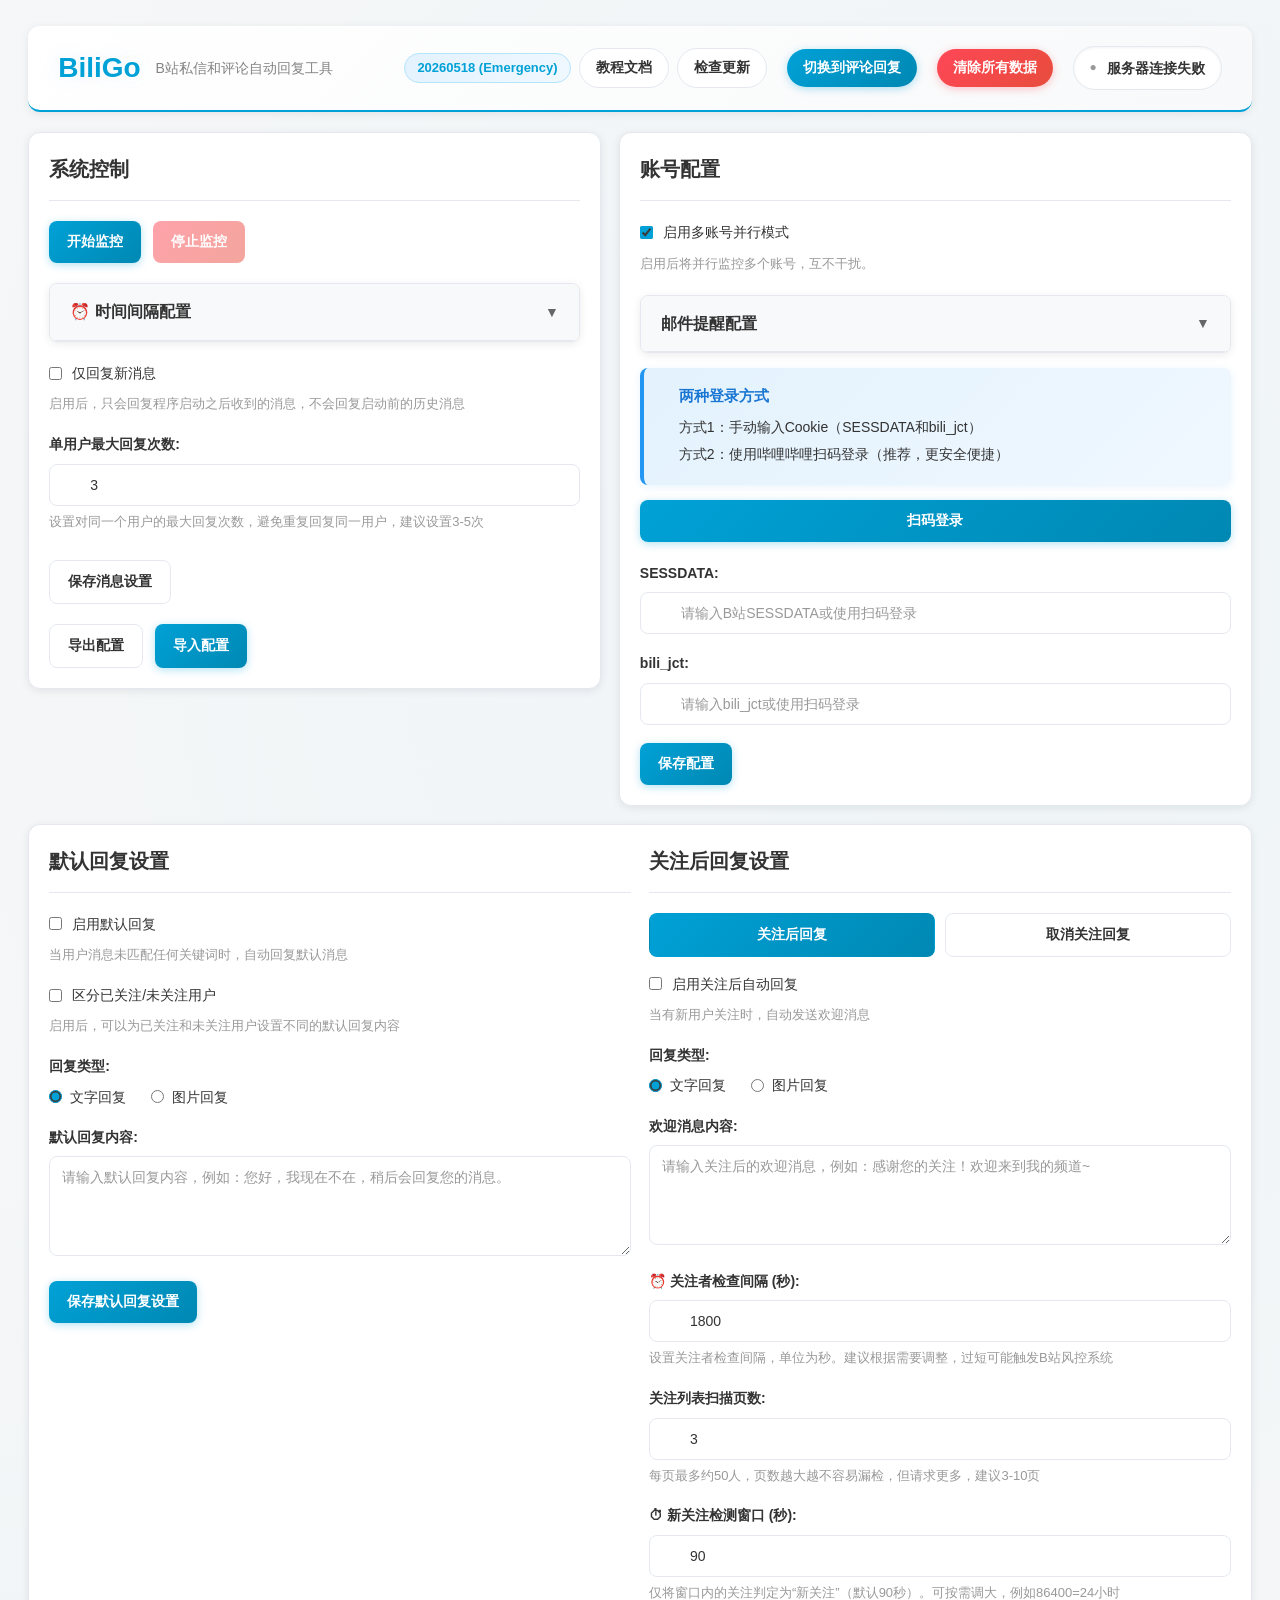
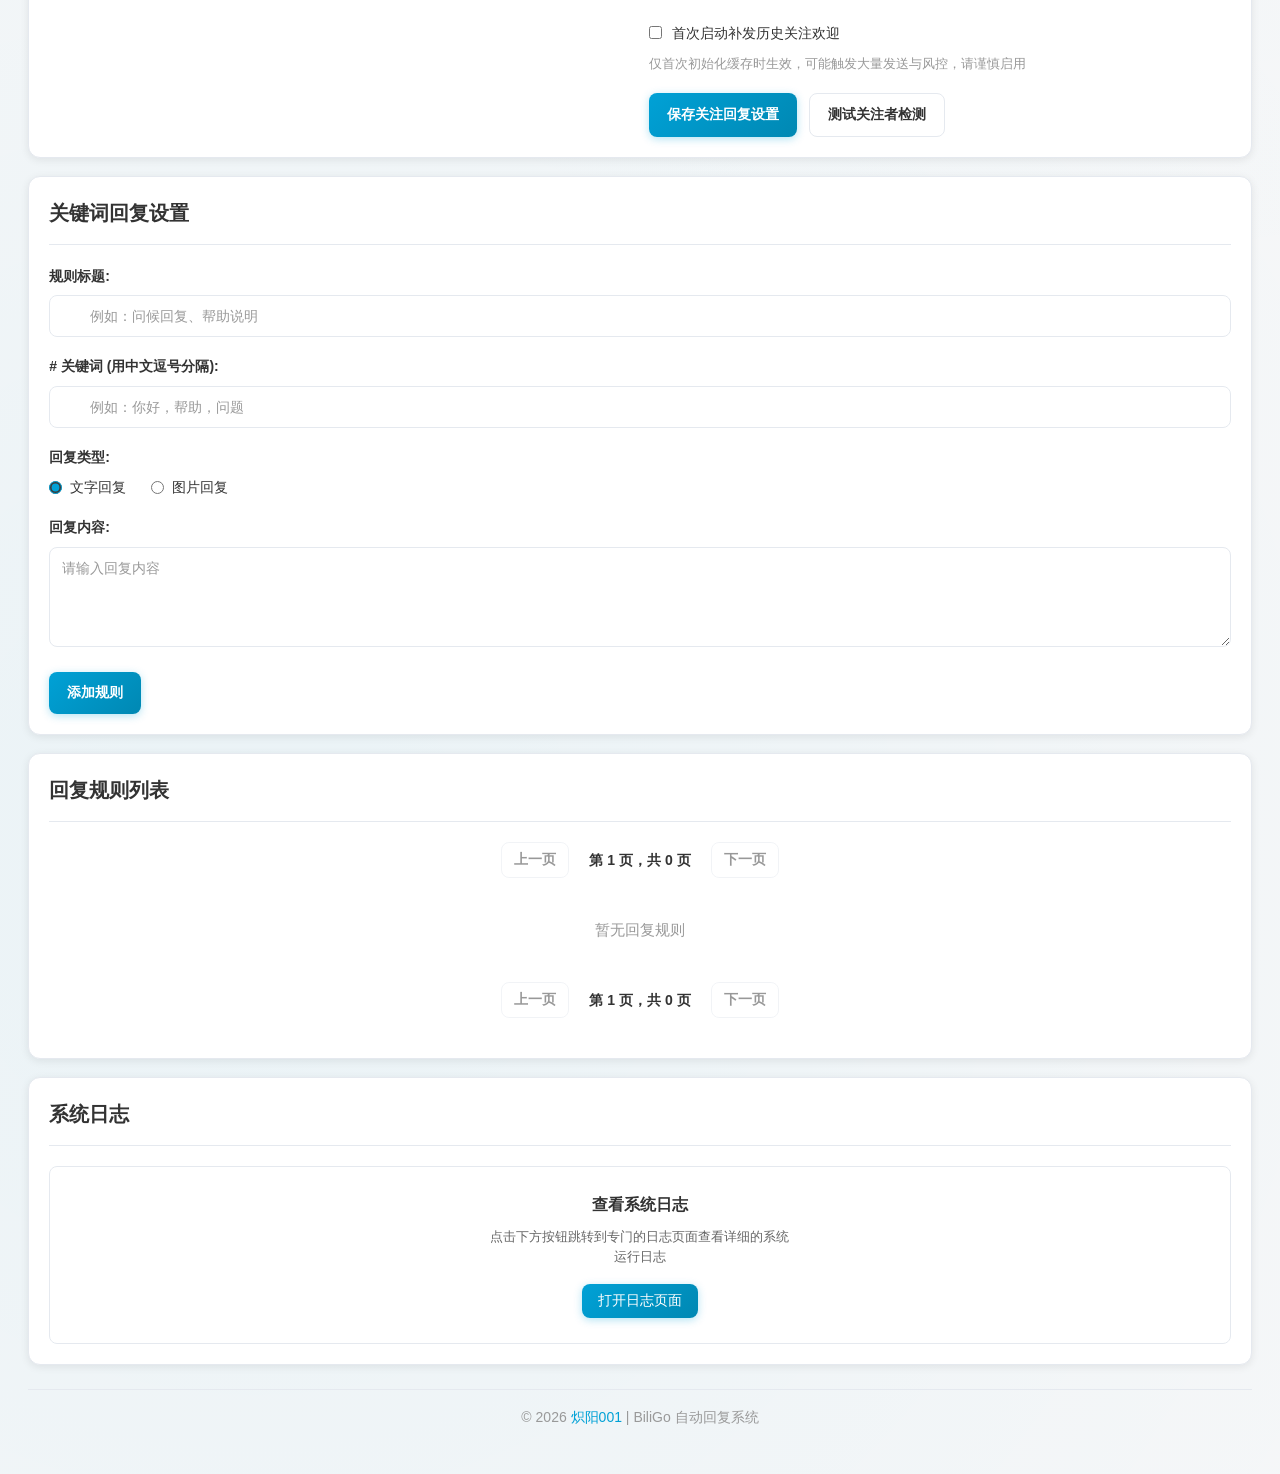
==== index.html @ c546e3b8 "20260518（Emergency）版本更新 BiliGo今天已紧急更新20260518（Emergency）版本，今天大面积出现biligo无法正常回复消息的问题。经最终排查，最终认定为问题在于全" ====
<!DOCTYPE html>
<html lang="zh-CN">
<head>
    <meta charset="UTF-8">
    <meta name="viewport" content="width=device-width, initial-scale=1.0, maximum-scale=1.0, user-scalable=no">
    <meta name="apple-mobile-web-app-capable" content="yes">
    <meta name="apple-mobile-web-app-status-bar-style" content="default">
    <meta name="format-detection" content="telephone=no">
    <title>BiliGo - B站私信和评论自动回复系统</title>
    <link rel="stylesheet" href="style.css">
</head>
<body>
    <!-- 提示消息 -->
    <div id="toast-container"></div>
    
    <div class="container">
        <header>
            <div class="logo">
                <h1>BiliGo</h1>
                <div class="subtitle">B站私信和评论自动回复工具</div>
            </div>
            <div class="header-actions">
                <div style="display: flex; align-items: center; gap: 8px;">
                    <span style="font-size: 13px; color: #00a1d6; font-weight: 600; padding: 4px 12px; background: linear-gradient(135deg, #e3f2fd 0%, #f0f8ff 100%); border-radius: 20px; border: 1px solid #b3e5fc;">20260518 (Emergency)</span>
                    <button class="btn-switch btn-secondary" onclick="openDocsPage()" title="教程文档">
                         教程文档
                    </button>
                    <button class="btn-switch btn-secondary" onclick="checkUpdate()" title="检查更新">
                         检查更新
                    </button>
                </div>
                <button class="btn-switch btn-primary" onclick="switchToCommentMode()">
                     切换到评论回复
                </button>
                <button class="btn-switch btn-danger" onclick="confirmResetAllData()" title="清除所有配置和数据">
                    清除所有数据
                </button>
                <div class="status-indicator">
                    <span class="status-icon">●</span>
                    <span id="status">未启动</span>
                </div>
            </div>
        </header>

        <div class="main-content">
            <section class="control-panel">
                <h2> 系统控制</h2>
                <div class="button-group">
                    <button id="start-btn" class="btn-primary" onclick="startMonitoring()">
                        开始监控
                    </button>
                    <button id="stop-btn" class="btn-danger" onclick="stopMonitoring()" disabled>
                        停止监控
                    </button>
                </div>
                
                <!-- 时间间隔配置 - 可收纳容器 -->
                <div class="collapsible-section" style="margin-top: 20px;">
                    <div class="collapsible-header" onclick="toggleTimingConfig()">
                        <h3>⏰ 时间间隔配置</h3>
                        <span class="toggle-icon" id="timing-toggle-icon">▼</span>
                    </div>
                    
                    <div class="collapsible-content" id="timing-config-content" style="display: none;">
                        <div class="form-row">
                            <label for="message-check-interval">消息监测间隔 (秒):</label>
                            <input type="number" id="message-check-interval" min="0.01" max="5" step="0.01" value="0.05" placeholder="0.05">
                            <p class="help-text">控制检查新消息的频率，越小响应越快，建议0.05秒</p>
                        </div>
                        
                        <div class="form-row">
                            <label for="send-delay-interval">发送等待间隔 (秒):</label>
                            <input type="number" id="send-delay-interval" min="0.1" max="10" step="0.1" value="1.0" placeholder="1.0">
                            <p class="help-text">
                                 两次发送消息之间的等待时间，建议1秒以上避免触发风控
                            </p>
                        </div>
                        
                        <div class="form-row">
                            <label for="auto-restart-interval">自动重启间隔 (秒):</label>
                            <input type="number" id="auto-restart-interval" min="60" max="3600" step="1" value="300" placeholder="300">
                            <p class="help-text">无消息回复时自动重启系统的时间间隔，建议300秒（5分钟）</p>
                        </div>
                        
                        <button class="btn-primary" onclick="saveTimingConfig()">
                             保存时间配置
                        </button>
                    </div>
                </div>
                
                <div class="form-row" style="margin-top: 20px;">
                    <div class="checkbox-wrapper">
                        <input type="checkbox" id="only-reply-new-messages">
                        <label for="only-reply-new-messages">仅回复新消息</label>
                    </div>
                    <p class="help-text">启用后，只会回复程序启动之后收到的消息，不会回复启动前的历史消息</p>
                </div>
                
                <div class="form-row" style="margin-top: 15px;">
                    <label for="max-replies-per-user"> 单用户最大回复次数:</label>
                    <div class="input-wrapper">
                        <input type="number" id="max-replies-per-user" min="1" max="100" value="3" placeholder="3">
                    </div>
                    <p class="help-text">
                        设置对同一个用户的最大回复次数，避免重复回复同一用户，建议设置3-5次
                    </p>
                </div>
                
                <button class="btn-secondary" onclick="saveNewMessageConfig()" style="margin-top: 10px;">
                     保存消息设置
                </button>
                
                <div class="button-group" style="margin-top: 20px;">
                    <button class="btn-secondary" onclick="exportConfig()" title="导出完整配置包">
                         导出配置
                    </button>
                    <button class="btn-primary" onclick="openImportModal()" title="导入完整配置包">
                         导入配置
                    </button>
                </div>
                
            </section>

            <section class="config-panel">
                <h2> 账号配置</h2>
                
                <div class="form-row">
                    <div class="checkbox-wrapper">
                        <input type="checkbox" id="multi-account-mode" onchange="toggleAccountMode()">
                        <label for="multi-account-mode">启用多账号并行模式</label>
                    </div>
                    <p class="help-text">启用后将并行监控多个账号，互不干扰。</p>
                </div>
                
                <!-- 邮件提醒配置区域 -->
                <div class="collapsible-section" style="margin-top: 20px;">
                    <div class="collapsible-header" onclick="toggleEmailConfig()">
                        <h3> 邮件提醒配置</h3>
                        <span class="toggle-icon" id="email-toggle-icon">▼</span>
                    </div>
                    
                    <div class="collapsible-content" id="email-config-content" style="display: none;">
                        <div class="form-row">
                            <div class="checkbox-wrapper">
                                <input type="checkbox" id="email-notification-enabled" onchange="toggleEmailNotification()">
                                <label for="email-notification-enabled">启用邮件提醒</label>
                            </div>
                            <p class="help-text">启用后，系统出现错误或登录失效时会发送邮件通知</p>
                        </div>
                        
                        <div id="email-settings" style="display: none;">
                            <div class="form-row">
                                <label for="sender-email"> 发送邮箱:</label>
                                <div class="input-wrapper">
                                    <input type="email" id="sender-email" placeholder="例如：your_email@qq.com">
                                </div>
                                <p class="help-text">用于发送通知邮件的QQ邮箱地址</p>
                            </div>
                            
                            <div class="form-row">
                                <label for="sender-password"> 邮箱授权码:</label>
                                <div class="input-wrapper">
                                    <input type="password" id="sender-password" placeholder="请输入QQ邮箱授权码">
                                </div>
                                <p class="help-text">
                                     不是QQ密码！请在QQ邮箱设置中生成授权码
                                    <br>
                                    <a href="#" onclick="showEmailSetupGuide()" style="color: #007bff; text-decoration: none;"> 点击查看获取授权码教程</a>
                                </p>
                            </div>
                            
                            <div class="form-row">
                                <label for="receiver-email"> 接收邮箱:</label>
                                <div class="input-wrapper">
                                    <input type="email" id="receiver-email" placeholder="例如：your_email@qq.com">
                                </div>
                                <p class="help-text">接收错误通知的邮箱地址（可以与发送邮箱相同）</p>
                            </div>
                            
                            <div class="form-row">
                                <label for="smtp-server"> SMTP服务器:</label>
                                <div class="input-wrapper">
                                    <input type="text" id="smtp-server" value="smtp.qq.com" readonly>
                                </div>
                                <p class="help-text">QQ邮箱SMTP服务器地址（已预设）</p>
                            </div>
                            
                            <div class="form-row">
                                <label for="smtp-port"> SMTP端口:</label>
                                <div class="input-wrapper">
                                    <input type="number" id="smtp-port" value="587" readonly>
                                </div>
                                <p class="help-text">QQ邮箱SMTP端口（已预设）</p>
                            </div>
                            
                            <div class="button-group">
                                <button class="btn-primary" onclick="saveEmailConfig()">
                                     保存邮件配置
                                </button>
                                <button class="btn-secondary" onclick="testEmailNotification()">
                                     发送测试邮件
                                </button>
                            </div>
                        </div>
                    </div>
                </div>
                
                <!-- 单账号配置区域 -->
                <div id="single-account-config" style="margin-top: 15px;">
                    <div class="info-banner" style="margin-bottom: 15px;">
                        <div class="info-banner-icon"></div>
                        <div class="info-banner-content">
                            <strong>两种登录方式</strong>
                            <p>方式1：手动输入Cookie（SESSDATA和bili_jct）</p>
                            <p>方式2：使用哔哩哔哩扫码登录（推荐，更安全便捷）</p>
                        </div>
                    </div>
                    
                    <div style="margin-bottom: 20px;">
                        <button class="btn-primary" onclick="showQRCodeLogin()" style="width: 100%;">
                             扫码登录
                        </button>
                    </div>
                    
                    <!-- Cookie输入区域 - 始终显示 -->
                    <div class="form-row">
                        <label for="sessdata"> SESSDATA:</label>
                        <div class="input-wrapper">
                            <input type="password" id="sessdata" placeholder="请输入B站SESSDATA或使用扫码登录">
                        </div>
                    </div>
                    <div class="form-row">
                        <label for="bili_jct"> bili_jct:</label>
                        <div class="input-wrapper">
                            <input type="password" id="bili_jct" placeholder="请输入bili_jct或使用扫码登录">
                        </div>
                    </div>
                    <button class="btn-primary" onclick="saveConfig()">
                         保存配置
                    </button>
                </div>

                <div id="multi-account-config" style="margin-top: 15px; display: none;">
                    <div class="form-row">
                        <label>账号列表:</label>
                        <div id="accounts-list">
                            <p class="help-text">暂无账号，点击下方按钮添加</p>
                        </div>
                    </div>
                    <div class="button-group">
                        <button class="btn-primary" onclick="openAddAccountModal()">添加账号</button>
                        <button class="btn-secondary" onclick="loadAccounts()">刷新账号列表</button>
                    </div>
                </div>
            </section>

            <section class="reply-settings-container">
                <div class="reply-settings-row">
                    <div class="default-reply-panel half-width">
                        <h2> 默认回复设置</h2>
                        <div class="form-row">
                            <div class="checkbox-wrapper">
                                <input type="checkbox" id="default-reply-enabled">
                                <label for="default-reply-enabled">启用默认回复</label>
                            </div>
                            <p class="help-text">当用户消息未匹配任何关键词时，自动回复默认消息</p>
                        </div>
                        
                        <div class="form-row">
                            <div class="checkbox-wrapper">
                                <input type="checkbox" id="separate-reply-by-follow" onchange="toggleSeparateReply()">
                                <label for="separate-reply-by-follow">区分已关注/未关注用户</label>
                            </div>
                            <p class="help-text">启用后，可以为已关注和未关注用户设置不同的默认回复内容</p>
                        </div>
                        
                        <!-- 统一默认回复（不区分用户类型） -->
                        <div id="unified-reply-section">
                            <div class="form-row">
                                <label>回复类型:</label>
                                <div class="radio-group">
                                    <div class="radio-wrapper">
                                        <input type="radio" id="default-reply-text" name="default-reply-type" value="text" checked>
                                        <label for="default-reply-text">文字回复</label>
                                    </div>
                                    <div class="radio-wrapper">
                                        <input type="radio" id="default-reply-image" name="default-reply-type" value="image">
                                        <label for="default-reply-image">图片回复</label>
                                    </div>
                                </div>
                            </div>
                            
                            <div id="default-text-content" class="form-row">
                                <label for="default-reply-message">默认回复内容:</label>
                                <textarea id="default-reply-message" placeholder="请输入默认回复内容，例如：您好，我现在不在，稍后会回复您的消息。"></textarea>
                            </div>
                            
                            <div id="default-image-content" class="form-row" style="display: none;">
                                <label for="default-reply-image-path">选择图片:</label>
                                <div class="image-selector">
                                    <input type="text" id="default-reply-image-path" placeholder="请选择图片文件" readonly>
                                    <button type="button" class="btn-secondary" onclick="openImageBrowser('default')">
                                         选择图片
                                    </button>
                                </div>
                                <div id="default-image-preview" class="image-preview" style="display: none;"></div>
                            </div>
                        </div>
                        
                        <!-- 区分用户类型的回复 -->
                        <div id="separate-reply-section" style="display: none;">
                            <h3 style="margin-top: 15px; color: #28a745;"> 已关注用户回复</h3>
                            <div class="form-row">
                                <label>回复类型:</label>
                                <div class="radio-group">
                                    <div class="radio-wrapper">
                                        <input type="radio" id="followed-reply-text" name="followed-reply-type" value="text" checked>
                                        <label for="followed-reply-text">文字回复</label>
                                    </div>
                                    <div class="radio-wrapper">
                                        <input type="radio" id="followed-reply-image" name="followed-reply-type" value="image">
                                        <label for="followed-reply-image">图片回复</label>
                                    </div>
                                </div>
                            </div>
                            
                            <div id="followed-text-content" class="form-row">
                                <label for="followed-reply-message">回复内容:</label>
                                <textarea id="followed-reply-message" placeholder="例如：您好，感谢您的关注！我现在不在，稍后会回复您的消息。"></textarea>
                            </div>
                            
                            <div id="followed-image-content" class="form-row" style="display: none;">
                                <label for="followed-reply-image-path">选择图片:</label>
                                <div class="image-selector">
                                    <input type="text" id="followed-reply-image-path" placeholder="请选择图片文件" readonly>
                                    <button type="button" class="btn-secondary" onclick="openImageBrowser('followed')">
                                         选择图片
                                    </button>
                                </div>
                                <div id="followed-image-preview" class="image-preview" style="display: none;"></div>
                            </div>
                            
                            <h3 style="margin-top: 20px; color: #6c757d;"> 未关注用户回复</h3>
                            <div class="form-row">
                                <label>回复类型:</label>
                                <div class="radio-group">
                                    <div class="radio-wrapper">
                                        <input type="radio" id="unfollowed-reply-text" name="unfollowed-reply-type" value="text" checked>
                                        <label for="unfollowed-reply-text">文字回复</label>
                                    </div>
                                    <div class="radio-wrapper">
                                        <input type="radio" id="unfollowed-reply-image" name="unfollowed-reply-type" value="image">
                                        <label for="unfollowed-reply-image">图片回复</label>
                                    </div>
                                </div>
                            </div>
                            
                            <div id="unfollowed-text-content" class="form-row">
                                <label for="unfollowed-reply-message">回复内容:</label>
                                <textarea id="unfollowed-reply-message" placeholder="例如：您好，我现在不在，稍后会回复您的消息。"></textarea>
                            </div>
                            
                            <div id="unfollowed-image-content" class="form-row" style="display: none;">
                                <label for="unfollowed-reply-image-path">选择图片:</label>
                                <div class="image-selector">
                                    <input type="text" id="unfollowed-reply-image-path" placeholder="请选择图片文件" readonly>
                                    <button type="button" class="btn-secondary" onclick="openImageBrowser('unfollowed')">
                                         选择图片
                                    </button>
                                </div>
                                <div id="unfollowed-image-preview" class="image-preview" style="display: none;"></div>
                            </div>
                        </div>
                        
                        <button class="btn-primary" onclick="saveDefaultReply()">
                             保存默认回复设置
                        </button>
                    </div>

                    <div class="follow-reply-panel half-width">
                        <h2> 关注后回复设置</h2>
                        <div class="reply-mode-switch">
                            <button id="follow-mode-btn" type="button" class="btn-secondary active" onclick="toggleFollowReplyMode('follow')">关注后回复</button>
                            <button id="unfollow-mode-btn" type="button" class="btn-secondary" onclick="toggleFollowReplyMode('unfollow')">取消关注回复</button>
                        </div>

                        <div id="follow-reply-config-panel">
                        <div class="form-row">
                            <div class="checkbox-wrapper">
                                <input type="checkbox" id="follow-reply-enabled">
                                <label for="follow-reply-enabled">启用关注后自动回复</label>
                            </div>
                            <p class="help-text">当有新用户关注时，自动发送欢迎消息</p>
                        </div>
                        
                        <div class="form-row">
                            <label>回复类型:</label>
                            <div class="radio-group">
                                <div class="radio-wrapper">
                                    <input type="radio" id="follow-reply-text" name="follow-reply-type" value="text" checked>
                                    <label for="follow-reply-text">文字回复</label>
                                </div>
                                <div class="radio-wrapper">
                                    <input type="radio" id="follow-reply-image" name="follow-reply-type" value="image">
                                    <label for="follow-reply-image">图片回复</label>
                                </div>
                            </div>
                        </div>
                        
                        <div id="follow-text-content" class="form-row">
                            <label for="follow-reply-message">欢迎消息内容:</label>
                            <textarea id="follow-reply-message" placeholder="请输入关注后的欢迎消息，例如：感谢您的关注！欢迎来到我的频道~"></textarea>
                        </div>
                        
                        <div id="follow-image-content" class="form-row" style="display: none;">
                            <label for="follow-reply-image-path">选择图片:</label>
                            <div class="image-selector">
                                <input type="text" id="follow-reply-image-path" placeholder="请选择图片文件" readonly>
                                <button type="button" class="btn-secondary" onclick="openImageBrowser('follow')">
                                     选择图片
                                </button>
                            </div>
                            <div id="follow-image-preview" class="image-preview" style="display: none;"></div>
                        </div>
                        
                        <div class="form-row">
                            <label for="follow-check-interval">⏰ 关注者检查间隔 (秒):</label>
                            <div class="input-wrapper">
                                <input type="number" id="follow-check-interval" min="1" max="3600" step="1" value="1800" placeholder="1800">
                            </div>
                            <p class="help-text">
                                 设置关注者检查间隔，单位为秒。建议根据需要调整，过短可能触发B站风控系统
                            </p>
                        </div>

                        <div class="form-row">
                            <label for="follow-scan-pages"> 关注列表扫描页数:</label>
                            <div class="input-wrapper">
                                <input type="number" id="follow-scan-pages" min="1" max="50" step="1" value="3" placeholder="3">
                            </div>
                            <p class="help-text">
                                每页最多约50人，页数越大越不容易漏检，但请求更多，建议3-10页
                            </p>
                        </div>

                        <div class="form-row">
                            <label for="follow-new-window-seconds">⏱ 新关注检测窗口 (秒):</label>
                            <div class="input-wrapper">
                                <input type="number" id="follow-new-window-seconds" min="30" max="2592000" step="1" value="90" placeholder="90">
                            </div>
                            <p class="help-text">
                                仅将窗口内的关注判定为“新关注”（默认90秒）。可按需调大，例如86400=24小时
                            </p>
                        </div>

                        <div class="form-row">
                            <div class="checkbox-wrapper">
                                <input type="checkbox" id="follow-backfill-on-first-run">
                                <label for="follow-backfill-on-first-run">首次启动补发历史关注欢迎</label>
                            </div>
                            <p class="help-text">
                                仅首次初始化缓存时生效，可能触发大量发送与风控，请谨慎启用
                            </p>
                        </div>
                        
                        <div class="button-group">
                            <button class="btn-primary" onclick="saveFollowReply()">
                                 保存关注回复设置
                            </button>
                            <button class="btn-secondary" onclick="testFollowDetection()">
                                 测试关注者检测
                            </button>
                        </div>
                        </div>

                        <div id="unfollow-reply-config-panel" style="display: none;">
                            <div class="form-row">
                                <div class="checkbox-wrapper">
                                    <input type="checkbox" id="unfollow-reply-enabled">
                                    <label for="unfollow-reply-enabled">启用取消关注自动回复</label>
                                </div>
                            </div>

                            <div class="form-row">
                                <label>回复类型:</label>
                                <div class="radio-group">
                                    <div class="radio-wrapper">
                                        <input type="radio" id="unfollow-reply-text" name="unfollow-reply-type" value="text" checked>
                                        <label for="unfollow-reply-text">文字回复</label>
                                    </div>
                                    <div class="radio-wrapper">
                                        <input type="radio" id="unfollow-reply-image" name="unfollow-reply-type" value="image">
                                        <label for="unfollow-reply-image">图片回复</label>
                                    </div>
                                </div>
                            </div>

                            <div id="unfollow-text-content" class="form-row">
                                <label for="unfollow-reply-message">告别消息:</label>
                                <textarea id="unfollow-reply-message" placeholder="很遗憾看到您取消了关注，希望我们还有机会再见！"></textarea>
                            </div>

                            <div id="unfollow-image-content" class="form-row" style="display: none;">
                                <label for="unfollow-reply-image-path">选择图片:</label>
                                <div class="image-selector">
                                    <input type="text" id="unfollow-reply-image-path" placeholder="请选择图片文件" readonly>
                                    <button type="button" class="btn-secondary" onclick="openImageBrowser('unfollow')">
                                         选择图片
                                    </button>
                                </div>
                                <div id="unfollow-image-preview" class="image-preview" style="display: none;"></div>
                            </div>

                            <button class="btn-primary" onclick="saveUnfollowReplyConfig()">
                                 保存取消关注回复设置
                            </button>
                        </div>
                    </div>
                </div>
            </section>

            <section class="unfollow-keyword-container">
                <div class="unfollow-keyword-row">
                    <!-- 关键词回复设置 -->
                    <div class="keyword-panel">
                        <h2> 关键词回复设置</h2>
                        <div class="form-row">
                            <label for="rule-title"> 规则标题:</label>
                            <div class="input-wrapper">
                                <input type="text" id="rule-title" placeholder="例如：问候回复、帮助说明">
                            </div>
                        </div>
                        <div class="form-row">
                            <label for="keywords"># 关键词 (用中文逗号分隔):</label>
                            <div class="input-wrapper">
                                <input type="text" id="keywords" placeholder="例如：你好，帮助，问题">
                            </div>
                        </div>
                        
                        <div class="form-row">
                            <label>回复类型:</label>
                            <div class="radio-group">
                                <div class="radio-wrapper">
                                    <input type="radio" id="rule-reply-text" name="rule-reply-type" value="text" checked>
                                    <label for="rule-reply-text">文字回复</label>
                                </div>
                                <div class="radio-wrapper">
                                    <input type="radio" id="rule-reply-image" name="rule-reply-type" value="image">
                                    <label for="rule-reply-image">图片回复</label>
                                </div>
                            </div>
                        </div>
                        
                        <div id="rule-text-content" class="form-row">
                            <label for="reply">回复内容:</label>
                            <textarea id="reply" placeholder="请输入回复内容"></textarea>
                        </div>
                        
                        <div id="rule-image-content" class="form-row" style="display: none;">
                            <label for="rule-reply-image-path">选择图片:</label>
                            <div class="image-selector">
                                <input type="text" id="rule-reply-image-path" placeholder="请选择图片文件" readonly>
                                <button type="button" class="btn-secondary" onclick="openImageBrowser('rule')">
                                     选择图片
                                </button>
                            </div>
                            <div id="rule-image-preview" class="image-preview" style="display: none;"></div>
                        </div>
                        
                        <button class="btn-primary" onclick="addRule()">
                             添加规则
                        </button>
                    </div>
                </div>
            </section>

            <section class="rules-panel">
                <div class="rules-header">
                    <h2> 回复规则列表</h2>
                    <div class="rules-actions">
                    </div>
                </div>
                <div class="pagination">
                    <button id="prev-page" class="btn-icon" onclick="changePage(-1)" disabled>
                        上一页
                    </button>
                    <span id="page-info">第 1 页，共 1 页</span>
                    <button id="next-page" class="btn-icon" onclick="changePage(1)" disabled>
                        下一页
                    </button>
                </div>
                <div id="rules-list" class="rules-list"></div>
                <div class="pagination">
                    <button id="prev-page-bottom" class="btn-icon" onclick="changePage(-1)" disabled>
                        上一页
                    </button>
                    <span id="page-info-bottom">第 1 页，共 1 页</span>
                    <button id="next-page-bottom" class="btn-icon" onclick="changePage(1)" disabled>
                        下一页
                    </button>
                </div>
            </section>

            <section class="log-panel">
                <h2> 系统日志</h2>
                <div class="log-redirect">
                    <div class="log-redirect-content">
                        <h3> 查看系统日志</h3>
                        <p>点击下方按钮跳转到专门的日志页面查看详细的系统运行日志</p>
                        <button class="btn-primary" onclick="goToLogsPage()">
                            
                            打开日志页面
                        </button>
                    </div>
                </div>
            </section>
        </div>

        <footer>
            <p>© 2026 <a href="https://space.bilibili.com/404891612" target="_blank">炽阳001</a> | BiliGo 自动回复系统</p>
        </footer>
    </div>

    <!-- 图片浏览器模态框 -->
    <div id="image-browser-modal" class="modal">
        <div class="modal-content image-browser-content">
            <div class="modal-header">
                <h3> 选择图片</h3>
                <button class="close-btn" onclick="closeImageBrowser()">
                    
                </button>
            </div>
            <div class="modal-body">
                <div class="browser-toolbar">
                    <div class="current-path">
                        <span id="current-path-text"> 加载中...</span>
                    </div>
                    <div class="quick-nav">
                        <button class="btn-secondary btn-sm" onclick="goToHomeDirectory()">
                             主目录
                        </button>
                    </div>
                </div>
                <div id="file-list" class="file-list">
                    <div class="loading">
                         加载中...
                    </div>
                </div>
            </div>
            <div class="modal-footer">
                <button class="btn-secondary" onclick="closeImageBrowser()">
                     取消
                </button>
            </div>
        </div>
    </div>

    <!-- 导入关键词规则模态框 -->
    <div id="import-modal" class="modal">
        <div class="modal-content">
            <div class="modal-header">
                <h3> 导入配置包</h3>
                <button class="close-btn" onclick="closeImportModal()">
                    
                </button>
            </div>
            <div class="modal-body">
                <div class="form-row">
                    <label>选择JSON文件:</label>
                    <div class="file-upload-area" id="file-upload-area">
                        <input type="file" id="keywords-file" accept=".json" style="display: none;" onchange="handleFileSelect(event)">
                        <div class="upload-placeholder" onclick="document.getElementById('keywords-file').click()">
                            
                            <p>点击选择文件或拖拽文件到此处</p>
                            <small>支持 .json 格式，文件大小不超过1MB</small>
                        </div>
                    </div>
                </div>
                
                <div id="file-info" class="file-info" style="display: none;">
                    <div class="file-details">
                        <div class="file-text">
                            <strong id="file-name"> </strong>
                            <small id="file-size"></small>
                        </div>
                        <button class="btn-icon" onclick="clearSelectedFile()" title="清除选择">
                            
                        </button>
                    </div>
                </div>
                
                <div id="validation-result" class="validation-result" style="display: none;">
                    <div class="validation-header">
                        <span> 文件验证结果</span>
                    </div>
                    <div class="validation-details">
                        <p><strong>总规则数:</strong> <span id="total-rules">0</span></p>
                        <p><strong>有效规则:</strong> <span id="valid-rules" class="text-success">0</span></p>
                        <p><strong>无效规则:</strong> <span id="invalid-rules" class="text-warning">0</span></p>
                    </div>
                    <div id="sample-rules" class="sample-rules">
                        <h4>规则预览:</h4>
                        <div id="sample-rules-list"></div>
                    </div>
                </div>
                
                <div class="form-row" id="import-options" style="display: none;">
                    <label>导入模式:</label>
                    <div class="radio-group">
                        <div class="radio-wrapper">
                            <input type="radio" id="import-replace" name="import-mode" value="replace" checked>
                            <label for="import-replace">替换现有规则</label>
                        </div>
                        <div class="radio-wrapper">
                            <input type="radio" id="import-append" name="import-mode" value="append">
                            <label for="import-append">追加到现有规则</label>
                        </div>
                    </div>
                    <p class="help-text">替换模式会清空现有规则，追加模式会保留现有规则并添加新规则</p>
                </div>
            </div>
            <div class="modal-footer">
                <button id="import-btn" class="btn-primary" onclick="importConfig()" disabled>
                     导入
                </button>
                <button class="btn-secondary" onclick="closeImportModal()">
                     取消
                </button>
            </div>
        </div>
    </div>

    <!-- 编辑规则模态框 -->
    <div id="edit-modal" class="modal">
        <div class="modal-content">
            <div class="modal-header">
                <h3> 编辑规则</h3>
                <button class="close-btn" onclick="closeEditModal()">
                    
                </button>
            </div>
            <div class="modal-body">
                <div class="form-row">
                    <label for="edit-rule-title"> 规则标题:</label>
                    <div class="input-wrapper">
                        <input type="text" id="edit-rule-title" placeholder="例如：问候回复、帮助说明">
                    </div>
                </div>
                <div class="form-row">
                    <label for="edit-keywords"># 关键词 (用中文逗号分隔):</label>
                    <div class="input-wrapper">
                        <input type="text" id="edit-keywords" placeholder="例如：你好，帮助，问题">
                    </div>
                </div>
                
                <div class="form-row">
                    <label>回复类型:</label>
                    <div class="radio-group">
                        <div class="radio-wrapper">
                            <input type="radio" id="edit-reply-text" name="edit-reply-type" value="text" checked>
                            <label for="edit-reply-text">文字回复</label>
                        </div>
                        <div class="radio-wrapper">
                            <input type="radio" id="edit-reply-image" name="edit-reply-type" value="image">
                            <label for="edit-reply-image">图片回复</label>
                        </div>
                    </div>
                </div>
                
                <div id="edit-text-content" class="form-row">
                    <label for="edit-reply">回复内容:</label>
                    <textarea id="edit-reply" placeholder="请输入回复内容"></textarea>
                </div>
                
                <div id="edit-image-content" class="form-row" style="display: none;">
                    <label for="edit-reply-image-path">选择图片:</label>
                    <div class="image-selector">
                        <input type="text" id="edit-reply-image-path" placeholder="请选择图片文件" readonly>
                        <button type="button" class="btn-secondary" onclick="openImageBrowser('edit')">
                             选择图片
                        </button>
                    </div>
                    <div id="edit-image-preview" class="image-preview" style="display: none;"></div>
                </div>
            </div>
            <div class="modal-footer">
                <button class="btn-primary" onclick="saveEditRule()">
                     保存
                </button>
                <button class="btn-secondary" onclick="closeEditModal()">
                     取消
                </button>
            </div>
        </div>
    </div>

    <!-- 邮箱设置教程模态框 -->
    <div id="email-setup-modal" class="modal">
        <div class="modal-content">
            <div class="modal-header">
                <h3> QQ邮箱授权码获取教程</h3>
                <button class="close-btn" onclick="closeEmailSetupGuide()">
                    
                </button>
            </div>
            <div class="modal-body">
                <div class="tutorial-step">
                    <h4> 第一步：登录QQ邮箱</h4>
                    <p>在浏览器中打开 <a href="https://mail.qq.com" target="_blank" style="color: #007bff;">https://mail.qq.com</a> 并登录您的QQ邮箱</p>
                </div>
                
                <div class="tutorial-step">
                    <h4> 第二步：进入设置页面</h4>
                    <p>点击邮箱页面右上角的 <strong>设置</strong> 按钮</p>
                </div>
                
                <div class="tutorial-step">
                    <h4> 第三步：找到账号与安全</h4>
                    <p>在设置页面中，点击 <strong>账号与安全</strong> 选项</p>
                </div>
                
                <div class="tutorial-step">
                    <h4> 第四步：进入安全设置</h4>
                    <p>在账号与安全页面中，找到并点击 <strong>安全设置</strong></p>
                </div>
                
                <div class="tutorial-step">
                    <h4> 第五步：开启SMTP服务</h4>
                    <p>找到 <strong>POP3/IMAP/SMTP/Exchange/CardDAV 服务</strong> 选项</p>
                    <p>开启 <strong>IMAP/SMTP服务</strong> 或 <strong>POP3/SMTP服务</strong></p>
                </div>
                
                <div class="tutorial-step">
                    <h4> 第六步：生成授权码</h4>
                    <p>点击 <strong>生成授权码</strong> 按钮</p>
                    <p>按照提示完成手机验证</p>
                    <p> <strong>重要：</strong>生成的授权码就是您需要填入的"邮箱授权码"，不是您的QQ密码！</p>
                </div>
                
                <div class="tutorial-step">
                    <h4> 第七步：复制授权码</h4>
                    <p>复制生成的授权码（通常是16位字符）</p>
                    <p>将授权码粘贴到本页面的"邮箱授权码"输入框中</p>
                </div>
                
                <div class="tutorial-note">
                    <h4> 注意事项：</h4>
                    <ul>
                        <li>授权码不是QQ密码，是专门用于第三方应用登录的密码</li>
                        <li>授权码生成后请妥善保管，遗失需要重新生成</li>
                        <li>建议发送邮箱和接收邮箱使用同一个QQ邮箱</li>
                        <li>如果无法生成授权码，请确保已开启邮箱的SMTP服务</li>
                    </ul>
                </div>
            </div>
            <div class="modal-footer">
                <button class="btn-primary" onclick="closeEmailSetupGuide()">
                     我知道了
                </button>
            </div>
        </div>
    </div>

    <!-- 清除数据确认模态框 -->
    <div id="reset-confirm-modal" class="modal">
        <div class="modal-content" style="max-width: 500px;">
            <div class="modal-header" style="background: #fff3cd; border-bottom: 2px solid #ffc107;">
                <h3 style="color: #856404;"> 确认清除所有数据</h3>
                <button class="close-btn" onclick="closeResetConfirmModal()">
                    
                </button>
            </div>
            <div class="modal-body">
                <div style="background: #fff3cd; padding: 15px; border-radius: 5px; margin-bottom: 20px; border-left: 4px solid #ffc107;">
                    <p style="margin: 0; color: #856404; font-weight: 600;">此操作将清除以下所有数据：</p>
                </div>
                
                <ul style="margin: 15px 0; padding-left: 25px; line-height: 2;">
                    <li>B站账号登录配置（SESSDATA、bili_jct）</li>
                    <li>所有私信回复规则</li>
                    <li>所有评论回复规则</li>
                    <li>默认回复设置</li>
                    <li>关注者欢迎设置</li>
                    <li>邮件提醒配置</li>
                    <li>时间间隔配置</li>
                    <li>用户回复统计数据</li>
                </ul>
                
                <div style="background: #f8d7da; padding: 15px; border-radius: 5px; margin-top: 20px; border-left: 4px solid #dc3545;">
                    <p style="margin: 0; color: #721c24; font-weight: 600;"> 此操作不可撤销！</p>
                    <p style="margin: 8px 0 0 0; color: #721c24;">建议在清除前先导出配置备份。</p>
                </div>
                
                <div style="margin-top: 20px; padding: 15px; background: #e7f3ff; border-radius: 5px;">
                    <p style="margin: 0; color: #004085; font-size: 14px;">
                        <strong>提示：</strong>如果只是想重新配置，建议直接修改相应设置，无需清除所有数据。
                    </p>
                </div>
            </div>
            <div class="modal-footer">
                <button class="btn-secondary" onclick="closeResetConfirmModal()">
                     取消
                </button>
                <button class="btn-danger" onclick="executeResetAllData()">
                     确认清除
                </button>
            </div>
        </div>
    </div>

    <!-- 扫码登录模态框 -->
    <div id="qrcode-login-modal" class="modal">
        <div class="modal-content" style="max-width: 450px;">
            <div class="modal-header">
                <h3> 哔哩哔哩扫码登录</h3>
                <button class="close-btn" onclick="closeQRCodeLoginModal()">
                    
                </button>
            </div>
            <div class="modal-body" style="text-align: center; padding: 30px;">
                <div id="qrcode-container" style="margin: 20px auto;">
                    <div id="qrcode-loading" style="display: none;">
                        <div class="qrcode-loading-dots" aria-hidden="true">
                            <span></span>
                            <span></span>
                            <span></span>
                        </div>
                        <p style="color: #666;">正在生成二维码...</p>
                    </div>
                    <div id="qrcode-display" style="display: none;">
                        <div id="qrcode-image" style="margin: 0 auto; max-width: 280px;"></div>
                        <div id="qrcode-status" style="margin-top: 20px; font-size: 16px; color: #666;">
                            <p> 请使用哔哩哔哩APP扫描二维码</p>
                        </div>
                    </div>
                    <div id="qrcode-error" style="display: none; color: #dc3545;">
                        <div style="font-size: 48px; margin-bottom: 15px;"></div>
                        <p id="qrcode-error-message"></p>
                        <div style="margin-top: 20px; padding: 15px; background: #fff3cd; border-radius: 8px; border: 1px solid #ffc107; text-align: left;">
                            <p style="margin: 0 0 10px 0; font-weight: 600; color: #856404;"> 备用方案：</p>
                            <p style="margin: 0; color: #856404; font-size: 14px; line-height: 1.6;">
                                如果扫码登录失败，您可以关闭此窗口，在下方的输入框中手动输入Cookie。
                                <br>在浏览器中登录B站后，从浏览器开发者工具中复制SESSDATA和bili_jct即可。
                            </p>
                        </div>
                        <button class="btn-primary" onclick="retryQRCodeLogin()" style="margin-top: 15px; width: 100%;">
                             重新生成二维码
                        </button>
                    </div>
                    <div id="qrcode-success" style="display: none; color: #28a745;">
                        <div style="font-size: 64px; margin-bottom: 15px;"></div>
                        <p style="font-size: 18px; font-weight: 600;">登录成功！</p>
                        <p style="color: #666; margin-top: 10px;">配置已自动保存</p>
                    </div>
                </div>
                
                <div style="margin-top: 25px; padding: 15px; background: #f8f9fa; border-radius: 8px; text-align: left; border: 1px solid #e5e9ef;">
                    <p style="margin: 0 0 10px 0; font-weight: 600; color: #333;"> 使用说明：</p>
                    <ol style="margin: 0; padding-left: 20px; line-height: 1.8; color: #666; font-size: 14px;">
                        <li>打开哔哩哔哩APP</li>
                        <li>点击右上角扫一扫</li>
                        <li>扫描上方二维码</li>
                        <li>在APP中确认登录</li>
                    </ol>
                </div>
            </div>
        </div>
    </div>

    <div id="add-account-modal" class="modal">
        <div class="modal-content">
            <div class="modal-header">
                <h3>添加账号</h3>
                <button class="close-btn" onclick="closeAddAccountModal()">X</button>
            </div>
            <div class="modal-body">
                <div class="form-row">
                    <label for="account-name">账号名称:</label>
                    <input type="text" id="account-name" placeholder="例如：主号 / 备用号">
                </div>
                <div class="form-row">
                    <button class="btn-secondary" type="button" onclick="showAddAccountQRCodeLogin()" style="width: 100%;">扫码登录填充Cookie</button>
                    <p class="help-text">扫码成功后会自动填入当前账号的 SESSDATA 与 bili_jct。</p>
                </div>
                <div class="form-row">
                    <label for="account-sessdata">SESSDATA:</label>
                    <input type="password" id="account-sessdata" placeholder="请输入或扫码填充">
                </div>
                <div class="form-row">
                    <label for="account-bili-jct">bili_jct:</label>
                    <input type="password" id="account-bili-jct" placeholder="请输入或扫码填充">
                </div>
                <div class="form-row">
                    <label for="account-email">登录失效通知邮箱(可选):</label>
                    <input type="email" id="account-email" placeholder="例如：notice@qq.com">
                </div>
            </div>
            <div class="modal-footer">
                <button class="btn-primary" onclick="addAccount()">保存账号</button>
                <button class="btn-secondary" onclick="closeAddAccountModal()">取消</button>
            </div>
        </div>
    </div>

    <script src="script.js"></script>
</body>
</html>
---- style.css ----
/* 私信回复系统 - 浅色主题样式 */

/* 基础重置 */
* {
    margin: 0;
    padding: 0;
    box-sizing: border-box;
}

:root {
    /* 浅色主题色彩变量 */
    --primary-color: #00a1d6;
    --primary-hover: #00b5e5;
    --primary-dark: #0088b3;
    --danger-color: #ff4757;
    --danger-hover: #ff3742;
    --success-color: #2ed573;
    --success-hover: #26c65a;
    --warning-color: #ffa502;
    --warning-hover: #ff9500;
    
    /* 浅色背景色 */
    --bg-color: #f6f7f8;
    --bg-secondary: #ffffff;
    --bg-tertiary: #f8f9fa;
    
    /* 卡片和面板背景 */
    --card-bg: #ffffff;
    --card-hover: #f8f9fa;
    --panel-bg: #ffffff;
    
    /* 文字颜色 */
    --text-color: #333333;
    --text-light: #666666;
    --text-muted: #999999;
    --text-dark: #222222;
    
    /* 边框和分割线 */
    --border-color: #e5e9ef;
    --border-light: #d1d5db;
    --border-dark: #c1c7cd;
    
    /* 阴影 */
    --shadow: 0 2px 8px rgba(0, 0, 0, 0.08);
    --shadow-hover: 0 4px 16px rgba(0, 0, 0, 0.12);
    --shadow-modal: 0 8px 32px rgba(0, 0, 0, 0.15);
    
    /* 其他 */
    --radius: 8px;
    --transition: all 0.3s ease;
    --gradient-primary: linear-gradient(135deg, #00a1d6 0%, #0088b3 100%);
    --gradient-light: linear-gradient(135deg, #ffffff 0%, #f8f9fa 100%);
}

body {
    font-family: -apple-system, BlinkMacSystemFont, "Segoe UI", "Microsoft YaHei", sans-serif;
    background: var(--bg-color);
    color: var(--text-color);
    line-height: 1.6;
    font-size: 15px;
    min-height: 100vh;
    background-image: 
        radial-gradient(circle at 20% 80%, rgba(0, 161, 214, 0.05) 0%, transparent 50%),
        radial-gradient(circle at 80% 20%, rgba(0, 161, 214, 0.03) 0%, transparent 50%);
}

/* 滚动条样式 */
::-webkit-scrollbar {
    width: 8px;
    height: 8px;
}

::-webkit-scrollbar-track {
    background: var(--bg-secondary);
    border-radius: 4px;
}

::-webkit-scrollbar-thumb {
    background: var(--border-color);
    border-radius: 4px;
    transition: var(--transition);
}

::-webkit-scrollbar-thumb:hover {
    background: var(--border-light);
}

/* 提示消息样式 */
#toast-container {
    position: fixed;
    top: 20px;
    right: 20px;
    z-index: 9999;
    display: flex;
    flex-direction: column;
    gap: 10px;
    max-width: 350px;
}

.toast {
    padding: 14px 18px;
    border-radius: var(--radius);
    background: var(--card-bg);
    border: 1px solid var(--border-color);
    box-shadow: var(--shadow-hover);
    display: flex;
    align-items: center;
    gap: 12px;
    animation: slideInRight 0.4s ease, fadeOutRight 0.5s ease 3.5s forwards;
    backdrop-filter: blur(10px);
}

.toast.success {
    border-left: 4px solid var(--success-color);
    background: linear-gradient(135deg, var(--card-bg) 0%, rgba(46, 213, 115, 0.05) 100%);
}

.toast.error {
    border-left: 4px solid var(--danger-color);
    background: linear-gradient(135deg, var(--card-bg) 0%, rgba(255, 71, 87, 0.05) 100%);
}

.toast.warning {
    border-left: 4px solid var(--warning-color);
    background: linear-gradient(135deg, var(--card-bg) 0%, rgba(255, 165, 2, 0.05) 100%);
}

.toast-icon {
    font-size: 20px;
    flex-shrink: 0;
}

.toast.success .toast-icon { color: var(--success-color); }
.toast.error .toast-icon { color: var(--danger-color); }
.toast.warning .toast-icon { color: var(--warning-color); }
.toast.info .toast-icon { color: var(--primary-color); }

.toast-message {
    flex: 1;
    font-size: 14px;
    font-weight: 500;
}

@keyframes slideInRight {
    from {
        transform: translateX(100%);
        opacity: 0;
    }
    to {
        transform: translateX(0);
        opacity: 1;
    }
}

@keyframes fadeOutRight {
    from {
        opacity: 1;
        transform: translateX(0);
    }
    to {
        opacity: 0;
        transform: translateX(50px);
    }
}

/* 容器 */
.container {
    max-width: 1200px;
    margin: 0 auto;
    padding: 20px;
}

/* 头部样式 */
header {
    display: flex;
    justify-content: space-between;
    align-items: center;
    margin-bottom: 30px;
    padding: 20px 0;
    border-bottom: 2px solid var(--primary-color);
    background: var(--gradient-light);
    border-radius: var(--radius);
    padding: 20px 30px;
    box-shadow: var(--shadow);
}

.logo {
    display: flex;
    align-items: center;
    gap: 15px;
}

.logo h1 {
    color: var(--primary-color);
    font-size: 28px;
    font-weight: 700;
    text-shadow: 0 0 20px rgba(0, 161, 214, 0.1);
}

.subtitle {
    color: var(--text-light);
    font-size: 14px;
    font-weight: 500;
    opacity: 0.8;
}

.header-actions {
    display: flex;
    align-items: center;
    gap: 20px;
}

.btn-switch {
    padding: 10px 16px;
    font-size: 14px;
    border-radius: 20px;
    transition: var(--transition);
}

.btn-switch:hover {
    transform: translateY(-2px);
    box-shadow: 0 4px 12px rgba(0, 161, 214, 0.3);
}

.status-indicator {
    display: flex;
    align-items: center;
    gap: 10px;
    background: var(--bg-secondary);
    padding: 10px 16px;
    border-radius: 25px;
    font-size: 14px;
    font-weight: 600;
    border: 1px solid var(--border-color);
    box-shadow: inset 0 1px 3px rgba(0, 0, 0, 0.05);
}

.status-icon {
    font-size: 12px;
    color: var(--text-muted);
    transition: var(--transition);
}

.status-indicator.active .status-icon {
    color: var(--success-color);
    filter: drop-shadow(0 0 6px var(--success-color));
}

/* 主内容区 */
.main-content {
    display: grid;
    grid-template-columns: repeat(2, 1fr);
    gap: 25px;
}

/* 面板通用样式 */
section {
    background: var(--card-bg);
    border-radius: var(--radius);
    padding: 25px;
    box-shadow: var(--shadow);
    border: 1px solid var(--border-color);
    transition: var(--transition);
    position: relative;
    overflow: hidden;
}

section::before {
    content: '';
    position: absolute;
    top: 0;
    left: 0;
    right: 0;
    height: 3px;
    background: var(--gradient-primary);
    opacity: 0;
    transition: var(--transition);
}

section:hover {
    box-shadow: var(--shadow-hover);
    border-color: var(--border-light);
    background: var(--card-hover);
}

section:hover::before {
    opacity: 1;
}

h2 {
    font-size: 20px;
    margin-bottom: 20px;
    color: var(--text-color);
    display: flex;
    align-items: center;
    gap: 10px;
    padding-bottom: 15px;
    border-bottom: 1px solid var(--border-color);
    font-weight: 600;
}

h2 i {
    color: var(--primary-color);
    font-size: 22px;
    filter: drop-shadow(0 0 8px rgba(0, 161, 214, 0.2));
}

/* 表单样式 */
.form-row {
    margin-bottom: 18px;
}

label {
    display: block;
    margin-bottom: 8px;
    font-size: 14px;
    color: var(--text-color);
    font-weight: 600;
}

.input-wrapper {
    position: relative;
}

.input-wrapper i {
    position: absolute;
    left: 12px;
    top: 50%;
    transform: translateY(-50%);
    color: var(--text-muted);
    font-size: 16px;
}

input, textarea {
    width: 100%;
    padding: 12px 12px 12px 40px;
    border: 1px solid var(--border-color);
    border-radius: var(--radius);
    font-size: 14px;
    background: var(--bg-secondary);
    color: var(--text-color);
    transition: var(--transition);
}

textarea {
    padding-left: 12px;
    height: 100px;
    resize: vertical;
    font-family: inherit;
}

input:focus, textarea:focus {
    outline: none;
    border-color: var(--primary-color);
    box-shadow: 0 0 0 3px rgba(0, 161, 214, 0.1);
    background: var(--bg-tertiary);
}

input::placeholder, textarea::placeholder {
    color: var(--text-muted);
}

/* 按钮样式 */
button {
    cursor: pointer;
    border: none;
    border-radius: var(--radius);
    padding: 12px 18px;
    font-size: 14px;
    font-weight: 600;
    transition: var(--transition);
    display: inline-flex;
    align-items: center;
    justify-content: center;
    gap: 8px;
    position: relative;
    overflow: hidden;
}

button::before {
    content: '';
    position: absolute;
    top: 0;
    left: -100%;
    width: 100%;
    height: 100%;
    background: linear-gradient(90deg, transparent, rgba(255, 255, 255, 0.2), transparent);
    transition: left 0.5s;
}

button:hover::before {
    left: 100%;
}

.btn-primary {
    background: var(--gradient-primary);
    color: white;
    box-shadow: 0 2px 8px rgba(0, 161, 214, 0.3);
}

.btn-primary:hover {
    background: linear-gradient(135deg, var(--primary-hover) 0%, var(--primary-color) 100%);
    transform: translateY(-2px);
    box-shadow: 0 4px 16px rgba(0, 161, 214, 0.4);
}

.btn-danger {
    background: linear-gradient(135deg, var(--danger-color) 0%, #e74c3c 100%);
    color: white;
    box-shadow: 0 2px 8px rgba(255, 71, 87, 0.3);
}

.btn-danger:hover {
    background: linear-gradient(135deg, var(--danger-hover) 0%, var(--danger-color) 100%);
    transform: translateY(-2px);
    box-shadow: 0 4px 16px rgba(255, 71, 87, 0.4);
}

.btn-secondary {
    background: var(--bg-secondary);
    color: var(--text-color);
    border: 1px solid var(--border-color);
}

.btn-secondary:hover {
    background: var(--bg-tertiary);
    border-color: var(--border-light);
    transform: translateY(-1px);
}

.btn-success {
    background: linear-gradient(135deg, var(--success-color) 0%, #27ae60 100%);
    color: white;
    box-shadow: 0 2px 8px rgba(46, 213, 115, 0.3);
}

.btn-success:hover {
    background: linear-gradient(135deg, var(--success-hover) 0%, var(--success-color) 100%);
    transform: translateY(-2px);
    box-shadow: 0 4px 16px rgba(46, 213, 115, 0.4);
}

.btn-icon {
    padding: 8px 12px;
    background: transparent;
    color: var(--text-color);
    border: 1px solid var(--border-color);
}

.btn-icon:hover {
    background: var(--bg-secondary);
    border-color: var(--primary-color);
    color: var(--primary-color);
}

.button-group {
    display: flex;
    gap: 12px;
    flex-wrap: wrap;
}

button:disabled {
    opacity: 0.5;
    cursor: not-allowed;
    transform: none !important;
    box-shadow: none !important;
}

button:disabled::before {
    display: none;
}

/* 规则列表样式 */
.rules-panel, .keyword-panel, .log-panel {
    grid-column: span 2;
}

.rules-list {
    display: grid;
    gap: 18px;
    margin-top: 20px;
}

.rule-item {
    background: var(--bg-secondary);
    border: 1px solid var(--border-color);
    border-radius: var(--radius);
    padding: 20px;
    transition: var(--transition);
    position: relative;
    overflow: hidden;
}

.rule-item::before {
    content: '';
    position: absolute;
    top: 0;
    left: 0;
    width: 4px;
    height: 100%;
    background: var(--primary-color);
    opacity: 0;
    transition: var(--transition);
}

.rule-item:hover {
    border-color: var(--primary-color);
    background: var(--card-bg);
    transform: translateY(-2px);
    box-shadow: var(--shadow-hover);
}

.rule-item:hover::before {
    opacity: 1;
}

.rule-title {
    font-weight: 700;
    font-size: 16px;
    margin-bottom: 12px;
    color: var(--text-color);
    display: flex;
    align-items: center;
    gap: 10px;
}

.rule-keywords {
    color: var(--primary-color);
    margin-bottom: 12px;
    font-size: 14px;
    font-weight: 500;
}

.rule-reply {
    background: var(--bg-tertiary);
    border-left: 3px solid var(--primary-color);
    padding: 12px;
    margin-bottom: 18px;
    border-radius: 0 var(--radius) var(--radius) 0;
    font-size: 14px;
    color: var(--text-light);
    max-height: 80px;
    overflow: hidden;
    line-height: 1.5;
}

.rule-actions {
    display: flex;
    justify-content: flex-end;
    gap: 10px;
    flex-wrap: wrap;
}

.rule-actions button {
    padding: 8px 14px;
    font-size: 13px;
}

.edit-btn {
    background: var(--gradient-primary);
    color: white;
}

.edit-btn:hover {
    background: linear-gradient(135deg, var(--primary-hover) 0%, var(--primary-color) 100%);
}

.delete-btn {
    background: linear-gradient(135deg, var(--danger-color) 0%, #e74c3c 100%);
    color: white;
}

.delete-btn:hover {
    background: linear-gradient(135deg, var(--danger-hover) 0%, var(--danger-color) 100%);
}

.toggle-btn {
    background: var(--bg-secondary);
    color: var(--text-color);
    border: 1px solid var(--border-color);
}

.toggle-btn:hover {
    background: var(--bg-tertiary);
    border-color: var(--primary-color);
}

/* 分页控制样式 */
.pagination {
    display: flex;
    justify-content: center;
    align-items: center;
    gap: 20px;
    margin: 20px 0;
}

.pagination span {
    font-weight: 600;
    color: var(--text-color);
    font-size: 14px;
}

/* 日志重定向样式 */
.log-redirect {
    background: var(--bg-secondary);
    border: 1px solid var(--border-color);
    border-radius: var(--radius);
    padding: 25px 20px;
    text-align: center;
}

.log-redirect-content {
    max-width: 300px;
    margin: 0 auto;
}

.log-redirect-content i {
    font-size: 32px;
    color: var(--primary-color);
    margin-bottom: 15px;
    display: block;
    opacity: 0.8;
}

.log-redirect-content h3 {
    font-size: 16px;
    color: var(--text-color);
    margin-bottom: 10px;
    font-weight: 600;
}

.log-redirect-content p {
    color: var(--text-light);
    margin-bottom: 18px;
    line-height: 1.5;
    font-size: 13px;
}

.log-redirect-content button {
    padding: 8px 16px;
    font-size: 14px;
    font-weight: 500;
}

/* 模态框样式 */
.modal {
    display: none;
    position: fixed;
    z-index: 1000;
    left: 0;
    top: 0;
    width: 100%;
    height: 100%;
    background-color: rgba(0, 0, 0, 0.5);
    backdrop-filter: blur(5px);
}

.modal-content {
    background: var(--card-bg);
    margin: 3% auto;
    width: 90%;
    max-width: 650px;
    max-height: 90vh;
    border-radius: var(--radius);
    box-shadow: var(--shadow-modal);
    border: 1px solid var(--border-color);
    animation: modalSlideIn 0.4s ease;
    display: flex;
    flex-direction: column;
    overflow: hidden;
}

@keyframes modalSlideIn {
    from {
        transform: translateY(-50px) scale(0.9);
        opacity: 0;
    }
    to {
        transform: translateY(0) scale(1);
        opacity: 1;
    }
}

.modal-header {
    padding: 20px 25px;
    border-bottom: 1px solid var(--border-color);
    display: flex;
    justify-content: space-between;
    align-items: center;
    background: var(--gradient-light);
}

.modal-header h3 {
    margin: 0;
    font-size: 18px;
    display: flex;
    align-items: center;
    gap: 10px;
    color: var(--text-color);
    font-weight: 600;
}

.close-btn {
    background: none;
    padding: 8px;
    font-size: 20px;
    color: var(--text-muted);
    border: 1px solid var(--border-color);
    border-radius: 50%;
    width: 36px;
    height: 36px;
}

.close-btn:hover {
    color: var(--text-color);
    background: var(--bg-secondary);
    border-color: var(--primary-color);
}

.modal-body {
    padding: 25px;
    flex: 1;
    overflow-y: auto;
    max-height: calc(90vh - 140px);
}

.modal-footer {
    padding: 20px 25px;
    border-top: 1px solid var(--border-color);
    display: flex;
    justify-content: flex-end;
    gap: 12px;
    background: var(--bg-secondary);
}

/* 并排回复设置容器样式 */
.reply-settings-container {
    grid-column: span 2;
}

.reply-settings-row {
    display: flex;
    gap: 25px;
    align-items: flex-start;
}

.half-width {
    flex: 1;
    min-width: 0;
}

/* 单选按钮组样式 */
.radio-group {
    display: flex;
    gap: 25px;
    margin-bottom: 15px;
}

.radio-wrapper {
    display: flex;
    align-items: center;
    gap: 8px;
}

.radio-wrapper input[type="radio"] {
    width: auto;
    margin: 0;
    cursor: pointer;
    accent-color: var(--primary-color);
}

.radio-wrapper label {
    margin: 0;
    cursor: pointer;
    font-size: 14px;
    font-weight: 500;
}

/* 复选框样式 */
.checkbox-wrapper {
    display: flex;
    align-items: center;
    gap: 10px;
    margin-bottom: 10px;
}

.checkbox-wrapper input[type="checkbox"] {
    width: auto;
    margin: 0;
    cursor: pointer;
    accent-color: var(--primary-color);
}

.checkbox-wrapper label {
    margin: 0;
    cursor: pointer;
    font-weight: 500;
}

.help-text {
    font-size: 13px;
    color: var(--text-muted);
    margin-top: 6px;
    margin-bottom: 12px;
    display: flex;
    align-items: center;
    gap: 6px;
}

/* 图片选择器样式 */
.image-selector {
    display: flex;
    gap: 12px;
    align-items: center;
}

.image-selector input {
    flex: 1;
    padding-left: 12px;
}

.image-selector button {
    white-space: nowrap;
}

/* 图片预览样式 */
.image-preview {
    margin-top: 12px;
    padding: 15px;
    border: 1px solid var(--border-color);
    border-radius: var(--radius);
    background: var(--bg-secondary);
    text-align: center;
}

.image-preview img {
    max-width: 200px;
    max-height: 150px;
    border-radius: var(--radius);
    box-shadow: var(--shadow);
}

.image-preview .image-info {
    margin-top: 10px;
    font-size: 12px;
    color: var(--text-light);
}

/* 图片浏览器样式 */
.image-browser-content {
    max-width: 750px;
    max-height: 85vh;
}

.browser-toolbar {
    display: flex;
    justify-content: space-between;
    align-items: center;
    padding: 12px 0;
    border-bottom: 1px solid var(--border-color);
    margin-bottom: 18px;
}

.current-path {
    display: flex;
    align-items: center;
    gap: 10px;
    font-size: 14px;
    color: var(--text-color);
    flex: 1;
    min-width: 0;
}

.current-path span {
    overflow: hidden;
    text-overflow: ellipsis;
    white-space: nowrap;
}

.quick-nav {
    display: flex;
    gap: 10px;
}

.btn-sm {
    padding: 8px 14px;
    font-size: 13px;
}

.file-list {
    max-height: 450px;
    overflow-y: auto;
    border: 1px solid var(--border-color);
    border-radius: var(--radius);
    background: var(--bg-secondary);
}

.file-item {
    display: flex;
    align-items: center;
    padding: 12px 18px;
    border-bottom: 1px solid var(--border-dark);
    cursor: pointer;
    transition: var(--transition);
}

.file-item:hover {
    background: var(--bg-tertiary);
}

.file-item:last-child {
    border-bottom: none;
}

.file-item.directory {
    color: var(--primary-color);
}

.file-item.image {
    color: var(--text-color);
}

.file-item.selected {
    background: rgba(0, 161, 214, 0.1);
    border-left: 3px solid var(--primary-color);
}

.file-icon {
    margin-right: 12px;
    font-size: 18px;
    width: 24px;
    text-align: center;
}

.file-info {
    flex: 1;
    min-width: 0;
}

.file-name {
    font-weight: 600;
    overflow: hidden;
    text-overflow: ellipsis;
    white-space: nowrap;
}

.file-details {
    font-size: 12px;
    color: var(--text-muted);
    margin-top: 3px;
}

.loading {
    text-align: center;
    padding: 50px;
    color: var(--text-muted);
    font-size: 16px;
}

.spin {
    animation: spin 1s linear infinite;
}

@keyframes spin {
    from { transform: rotate(0deg); }
    to { transform: rotate(360deg); }
}

/* 文件上传区域样式 */
.file-upload-area {
    border: 2px dashed var(--border-color);
    border-radius: var(--radius);
    padding: 40px;
    text-align: center;
    transition: var(--transition);
    cursor: pointer;
    background: var(--bg-secondary);
}

.file-upload-area:hover {
    border-color: var(--primary-color);
    background: var(--bg-tertiary);
}

.file-upload-area.dragover {
    border-color: var(--primary-color);
    background: rgba(0, 161, 214, 0.05);
}

.upload-placeholder i {
    font-size: 56px;
    color: var(--text-muted);
    margin-bottom: 20px;
    display: block;
}

.upload-placeholder p {
    font-size: 16px;
    color: var(--text-color);
    margin-bottom: 10px;
    font-weight: 500;
}

.upload-placeholder small {
    color: var(--text-muted);
    font-size: 13px;
}

/* 文件信息样式 */
.file-info {
    margin-top: 18px;
    padding: 15px;
    background: var(--bg-tertiary);
    border-radius: var(--radius);
    border: 1px solid var(--border-color);
}

.file-details {
    display: flex;
    align-items: center;
    gap: 15px;
}

.file-details i {
    font-size: 28px;
    color: var(--primary-color);
}

.file-text {
    flex: 1;
}

.file-text strong {
    display: block;
    color: var(--text-color);
    font-size: 14px;
    font-weight: 600;
}

.file-text small {
    color: var(--text-muted);
    font-size: 12px;
}

/* 可收纳容器样式 */
.collapsible-section {
    background: var(--card-bg);
    border: 1px solid var(--border-color);
    border-radius: var(--radius);
    overflow: hidden;
    transition: var(--transition);
}

.collapsible-header {
    padding: 18px 25px;
    background: var(--gradient-light);
    border-bottom: 1px solid var(--border-color);
    cursor: pointer;
    display: flex;
    justify-content: space-between;
    align-items: center;
    transition: var(--transition);
    user-select: none;
}

.collapsible-header:hover {
    background: linear-gradient(135deg, #f8f9fa 0%, #e9ecef 100%);
}

.collapsible-header h3 {
    color: var(--primary-color);
    font-size: 16px;
    font-weight: 600;
    display: flex;
    align-items: center;
    gap: 10px;
    margin: 0;
}

.toggle-icon {
    color: var(--text-muted);
    font-size: 18px;
    transition: transform 0.3s ease;
}

.toggle-icon.rotated {
    transform: rotate(180deg);
}

.collapsible-content {
    padding: 25px;
    border-top: none;
    animation: slideDown 0.3s ease-out;
}

@keyframes slideDown {
    from {
        opacity: 0;
        max-height: 0;
        padding-top: 0;
        padding-bottom: 0;
    }
    to {
        opacity: 1;
        max-height: 600px;
        padding-top: 25px;
        padding-bottom: 25px;
    }
}

/* 取消关注和关键词容器样式 */
.unfollow-keyword-container {
    grid-column: span 2;
}

.unfollow-keyword-row {
    display: flex;
    gap: 25px;
    align-items: flex-start;
}

/* 页脚 */
footer {
    margin-top: 40px;
    text-align: center;
    padding: 20px 0;
    color: var(--text-muted);
    font-size: 14px;
    border-top: 1px solid var(--border-color);
}

footer a {
    color: var(--primary-color);
    text-decoration: none;
    transition: var(--transition);
}

footer a:hover {
    text-decoration: underline;
    color: var(--primary-hover);
}

/* 响应式设计 */
@media (max-width: 768px) {
    .container {
        padding: 15px;
    }
    
    header {
        flex-direction: column;
        gap: 20px;
        align-items: stretch;
        padding: 20px;
    }
    
    .header-actions {
        justify-content: space-between;
    }
    
    .main-content {
        grid-template-columns: 1fr;
        gap: 20px;
    }
    
    .control-panel, .config-panel, .keyword-panel, .rules-panel, .log-panel {
        grid-column: span 1;
    }
    
    .reply-settings-row, .unfollow-keyword-row {
        flex-direction: column;
        gap: 20px;
    }
    
    .half-width {
        width: 100%;
    }
    
    .radio-group {
        flex-direction: column;
        gap: 12px;
    }
    
    .image-selector {
        flex-direction: column;
        gap: 10px;
    }
    
    .image-selector button {
        width: 100%;
    }
    
    .button-group {
        flex-direction: column;
        gap: 10px;
    }
    
    button {
        width: 100%;
        padding: 14px 18px;
        font-size: 15px;
    }
    
    .btn-icon {
        width: auto;
        padding: 10px 14px;
    }
    
    .rule-actions {
        flex-direction: column;
        gap: 10px;
    }
    
    .rule-actions button {
        width: 100%;
    }
    
    .modal-content {
        margin: 5% auto;
        width: 95%;
        max-height: 90vh;
    }
    
    .modal-body {
        padding: 20px;
    }
    
    .modal-footer {
        padding: 20px;
        flex-direction: column;
        gap: 10px;
    }
    
    .modal-footer button {
        width: 100%;
    }
    
    #toast-container {
        top: 10px;
        right: 10px;
        left: 10px;
        max-width: none;
    }
    
    .pagination {
        flex-wrap: wrap;
        gap: 15px;
    }
    
    #log-container {
        max-height: 250px;
    }
}

@media (max-width: 480px) {
    .container {
        padding: 10px;
    }
    
    section {
        padding: 20px;
    }
    
    .logo h1 {
        font-size: 24px;
    }
    
    .subtitle {
        font-size: 12px;
    }
    
    h2 {
        font-size: 18px;
    }
    
    input, textarea {
        padding: 12px;
        font-size: 16px;
    }
    
    .modal-content {
        margin: 2% auto;
        width: 98%;
    }
    
    .modal-header, .modal-body, .modal-footer {
        padding: 15px;
    }
}

/* 触摸设备优化 */
@media (hover: none) and (pointer: coarse) {
    button {
        min-height: 48px;
    }
    
    .btn-icon {
        min-height: 40px;
        min-width: 40px;
    }
    
    input, textarea {
        min-height: 48px;
    }
    
    .rule-item {
        padding: 24px;
    }
    
    .close-btn {
        min-height: 48px;
        min-width: 48px;
    }
}

/* 横屏模式优化 */
@media (max-width: 768px) and (orientation: landscape) {
    .modal-content {
        margin: 2% auto;
        max-height: 95vh;
    }
    
    #log-container {
        max-height: 200px;
    }
    
    textarea {
        height: 80px;
    }
}

/* =
=================== 多账号管理样式 ==================== */

.accounts-container {
    display: flex;
    flex-direction: column;
    gap: 10px;
    margin-top: 10px;
}

.account-item {
    display: flex;
    justify-content: space-between;
    align-items: center;
    padding: 15px;
    background: #f8f9fa;
    border-radius: 8px;
    border: 2px solid #e0e0e0;
    transition: all 0.3s ease;
}

.account-item.enabled {
    border-color: #4CAF50;
    background: #f1f8f4;
}

.account-item.disabled {
    border-color: #ccc;
    background: #f5f5f5;
    opacity: 0.7;
}

.account-info {
    flex: 1;
}

.account-name {
    font-size: 16px;
    font-weight: bold;
    color: #333;
    margin-bottom: 5px;
}

.account-details {
    font-size: 12px;
    color: #666;
    display: flex;
    gap: 15px;
}

.account-details span {
    background: #fff;
    padding: 2px 8px;
    border-radius: 4px;
    border: 1px solid #ddd;
}

.account-actions {
    display: flex;
    gap: 8px;
}

.btn-small {
    padding: 6px 12px;
    font-size: 13px;
    border: none;
    border-radius: 4px;
    cursor: pointer;
    transition: all 0.3s ease;
}

.btn-small.btn-success {
    background: #4CAF50;
    color: white;
}

.btn-small.btn-success:hover {
    background: #45a049;
}

.btn-small.btn-warning {
    background: #ff9800;
    color: white;
}

.btn-small.btn-warning:hover {
    background: #e68900;
}

.btn-small.btn-danger {
    background: #f44336;
    color: white;
}

.btn-small.btn-danger:hover {
    background: #da190b;
}

/* 添加账号模态框样式 */
#add-account-modal .modal-content {
    max-width: 500px;
}

#add-account-modal {
    z-index: 1100;
}

#add-account-modal .form-row {
    margin-bottom: 15px;
}

#add-account-modal .form-row label {
    display: block;
    margin-bottom: 5px;
    font-weight: bold;
    color: #333;
}

#add-account-modal .form-row input {
    width: 100%;
    padding: 10px;
    border: 1px solid #ddd;
    border-radius: 4px;
    font-size: 14px;
}

#add-account-modal .form-row input:focus {
    outline: none;
    border-color: #00a1d6;
    box-shadow: 0 0 0 2px rgba(0, 161, 214, 0.1);
}

#add-account-modal .help-text {
    margin-top: 5px;
    font-size: 12px;
    color: #666;
}

/* 响应式设计 */
@media (max-width: 768px) {
    .account-item {
        flex-direction: column;
        align-items: flex-start;
    }
    
    .account-actions {
        width: 100%;
        margin-top: 10px;
        justify-content: flex-end;
    }
    
    .account-details {
        flex-direction: column;
        gap: 5px;
    }
}
/* 邮件配置相关样式 */
.tutorial-step {
    margin-bottom: 20px;
    padding: 15px;
    background: var(--bg-tertiary);
    border-radius: var(--radius);
    border-left: 4px solid var(--primary-color);
}

.tutorial-step h4 {
    color: var(--primary-color);
    margin-bottom: 8px;
    font-size: 16px;
}

.tutorial-step p {
    margin-bottom: 5px;
    line-height: 1.6;
}

.tutorial-note {
    margin-top: 20px;
    padding: 15px;
    background: #fff3cd;
    border-radius: var(--radius);
    border-left: 4px solid var(--warning-color);
}

.tutorial-note h4 {
    color: #856404;
    margin-bottom: 10px;
}

.tutorial-note ul {
    margin-left: 20px;
}

.tutorial-note li {
    margin-bottom: 5px;
    color: #856404;
}

/* 可收纳区域样式 */
.collapsible-section {
    border: 1px solid var(--border-color);
    border-radius: var(--radius);
    overflow: hidden;
    background: var(--card-bg);
    box-shadow: var(--shadow);
}

.collapsible-header {
    padding: 15px 20px;
    background: var(--bg-tertiary);
    cursor: pointer;
    display: flex;
    justify-content: space-between;
    align-items: center;
    transition: var(--transition);
    border-bottom: 1px solid var(--border-color);
}

.collapsible-header:hover {
    background: var(--card-hover);
}

.collapsible-header h3 {
    margin: 0;
    color: var(--text-color);
    font-size: 16px;
    font-weight: 600;
}

.toggle-icon {
    font-size: 14px;
    color: var(--text-light);
    transition: transform 0.3s ease;
}

.toggle-icon.rotated {
    transform: rotate(180deg);
}

.collapsible-content {
    padding: 20px;
    border-top: none;
}

/* 邮件设置区域样式 */
#email-settings {
    padding-top: 15px;
    border-top: 1px solid var(--border-color);
    margin-top: 15px;
}

/* 输入框只读状态样式 */
input[readonly] {
    background-color: var(--bg-tertiary) !important;
    color: var(--text-light) !important;
    cursor: not-allowed;
}

/* 链接样式 */
a {
    color: var(--primary-color);
    text-decoration: none;
    transition: var(--transition);
}

a:hover {
    color: var(--primary-hover);
    text-decoration: underline;
}

/* 信息提示横幅样式 */
.info-banner {
    display: flex;
    gap: 15px;
    padding: 16px 20px;
    background: linear-gradient(135deg, #e3f2fd 0%, #f0f8ff 100%);
    border-left: 4px solid #2196f3;
    border-radius: var(--radius);
    box-shadow: 0 2px 8px rgba(33, 150, 243, 0.1);
}

.info-banner-icon {
    font-size: 24px;
    line-height: 1;
    flex-shrink: 0;
}

.info-banner-content {
    flex: 1;
}

.info-banner-content strong {
    color: #1976d2;
    font-size: 15px;
    display: block;
    margin-bottom: 8px;
}

.info-banner-content p {
    margin: 4px 0;
    color: var(--text-color);
    font-size: 14px;
    line-height: 1.6;
}

.info-banner-content ul {
    list-style-type: disc;
}

.info-banner-content ul li {
    color: var(--text-color);
    font-size: 14px;
    margin-bottom: 4px;
}

.info-banner-content ul li strong {
    display: inline;
    color: #1976d2;
    font-size: 14px;
    margin: 0;
}

/* 危险操作区域样式 */
.danger-zone {
    border: 2px solid #dc3545;
    border-radius: var(--radius);
    overflow: hidden;
    background: var(--card-bg);
    box-shadow: 0 2px 8px rgba(220, 53, 69, 0.15);
}

.danger-zone-header {
    background: linear-gradient(135deg, #fff5f5 0%, #ffe5e5 100%);
    padding: 12px 20px;
    border-bottom: 1px solid #dc3545;
}

.danger-zone-header h3 {
    margin: 0;
    color: #dc3545;
    font-size: 16px;
    font-weight: 600;
}

.danger-zone-content {
    padding: 20px;
}

.danger-zone-description {
    margin: 0 0 15px 0;
    color: #721c24;
    background: #f8d7da;
    padding: 12px 15px;
    border-radius: 5px;
    border-left: 4px solid #dc3545;
    font-size: 14px;
    line-height: 1.6;
}

.danger-zone .btn-danger {
    width: 100%;
}

/* 扫码登录模态框样式 */
#qrcode-login-modal .modal-content {
    max-width: 450px;
}

#qrcode-login-modal {
    z-index: 1200;
}

#qrcode-container {
    min-height: 350px;
    display: flex;
    align-items: center;
    justify-content: center;
}

#qrcode-image {
    animation: fadeIn 0.5s ease-in-out;
}

#qrcode-image img {
    box-shadow: 0 4px 12px rgba(0, 0, 0, 0.1);
    transition: all 0.3s ease;
}

#qrcode-image img:hover {
    box-shadow: 0 6px 16px rgba(0, 0, 0, 0.15);
}

#qrcode-status {
    animation: pulse 2s ease-in-out infinite;
}

#qrcode-success {
    animation: scaleIn 0.5s ease-in-out;
}

@keyframes fadeIn {
    from {
        opacity: 0;
        transform: scale(0.9);
    }
    to {
        opacity: 1;
        transform: scale(1);
    }
}

@keyframes pulse {
    0%, 100% {
        opacity: 1;
    }
    50% {
        opacity: 0.7;
    }
}

@keyframes scaleIn {
    from {
        opacity: 0;
        transform: scale(0.5);
    }
    to {
        opacity: 1;
        transform: scale(1);
    }
}

/* 登录方式切换按钮样式 */
.button-group button {
    transition: all 0.3s ease;
}

.button-group button:hover {
    transform: translateY(-2px);
    box-shadow: 0 4px 12px rgba(0, 161, 214, 0.2);
}

.reply-mode-switch {
    display: flex;
    gap: 10px;
    margin-bottom: 16px;
}

.reply-mode-switch .btn-secondary {
    flex: 1;
}

.reply-mode-switch .btn-secondary.active {
    background: var(--gradient-primary);
    color: #fff;
    border-color: transparent;
}

/* 信息横幅样式增强 */
.info-banner {
    animation: slideInDown 0.5s ease-out;
}

@keyframes slideInDown {
    from {
        opacity: 0;
        transform: translateY(-20px);
    }
    to {
        opacity: 1;
        transform: translateY(0);
    }
}

/* 扫码登录加载动画 */
#qrcode-loading {
    animation: fadeIn 0.3s ease-in-out;
}

#qrcode-loading .qrcode-loading-dots {
    display: inline-flex;
    align-items: center;
    justify-content: center;
    gap: 10px;
    margin-bottom: 15px;
}

#qrcode-loading .qrcode-loading-dots span {
    width: 12px;
    height: 12px;
    border-radius: 50%;
    background: #00a1d6;
    display: inline-block;
    animation: qrcodeDotBounce 0.9s ease-in-out infinite;
}

#qrcode-loading .qrcode-loading-dots span:nth-child(2) {
    animation-delay: 0.15s;
}

#qrcode-loading .qrcode-loading-dots span:nth-child(3) {
    animation-delay: 0.3s;
}

@keyframes qrcodeDotBounce {
    0%, 80%, 100% {
        transform: translateY(0);
        opacity: 0.45;
    }
    40% {
        transform: translateY(-8px);
        opacity: 1;
    }
}

/* ==================== 全屏布局与视觉重排优化 ==================== */
html, body {
    width: 100%;
    min-height: 100%;
}

body {
    overflow-x: hidden;
}

.container {
    width: 100%;
    max-width: none;
    margin: 0;
    padding: clamp(12px, 2vw, 26px) clamp(12px, 2.2vw, 32px);
}

header {
    margin-bottom: 20px;
    border-radius: 12px;
}

.main-content {
    grid-template-columns: minmax(320px, 0.95fr) minmax(420px, 1.05fr);
    gap: 18px;
    align-items: start;
}

section {
    border-radius: 12px;
    padding: 20px;
}

.reply-settings-row,
.unfollow-keyword-row {
    display: grid;
    grid-template-columns: repeat(2, minmax(0, 1fr));
    gap: 18px;
}

.rules-panel,
.keyword-panel,
.log-panel,
.reply-settings-container,
.unfollow-keyword-container {
    grid-column: 1 / -1;
}

footer {
    margin-top: 24px;
    padding-top: 16px;
}

@media (max-width: 1024px) {
    .main-content {
        grid-template-columns: 1fr;
    }

    .reply-settings-row,
    .unfollow-keyword-row {
        grid-template-columns: 1fr;
    }
}
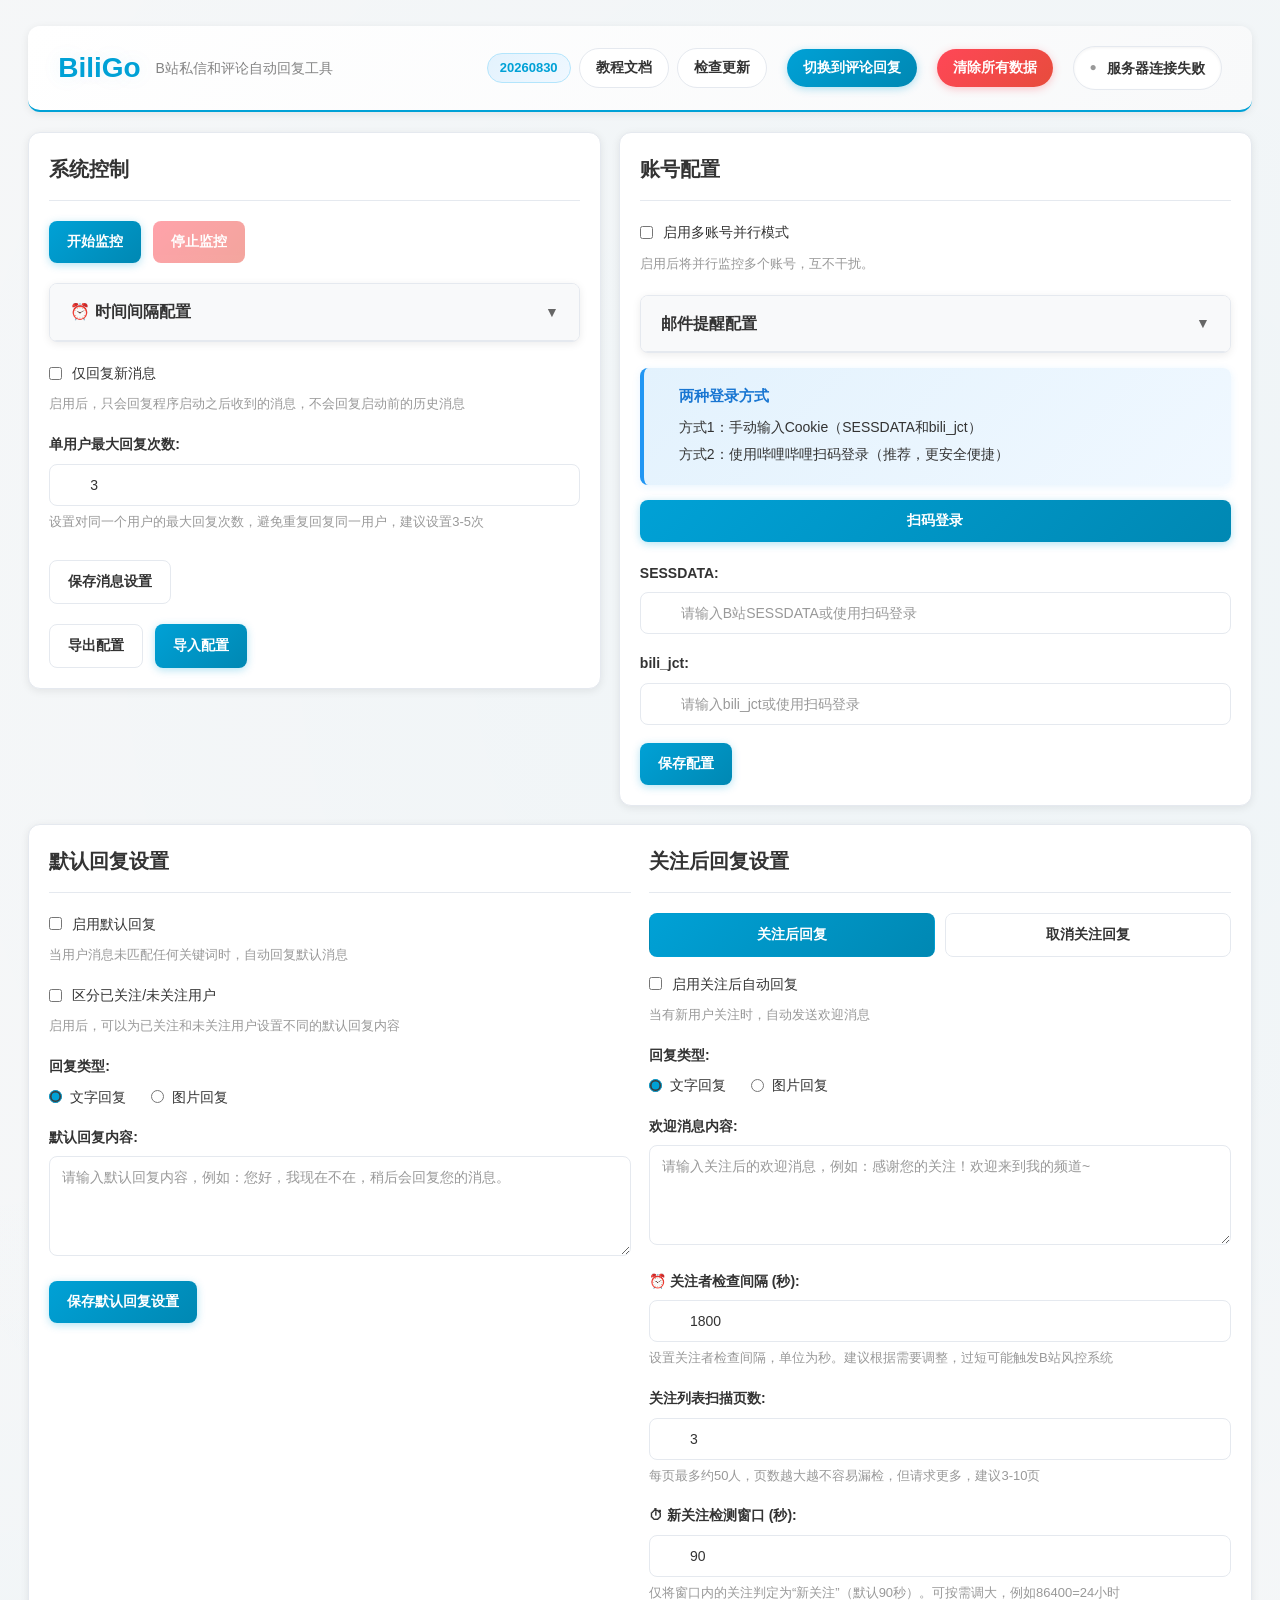
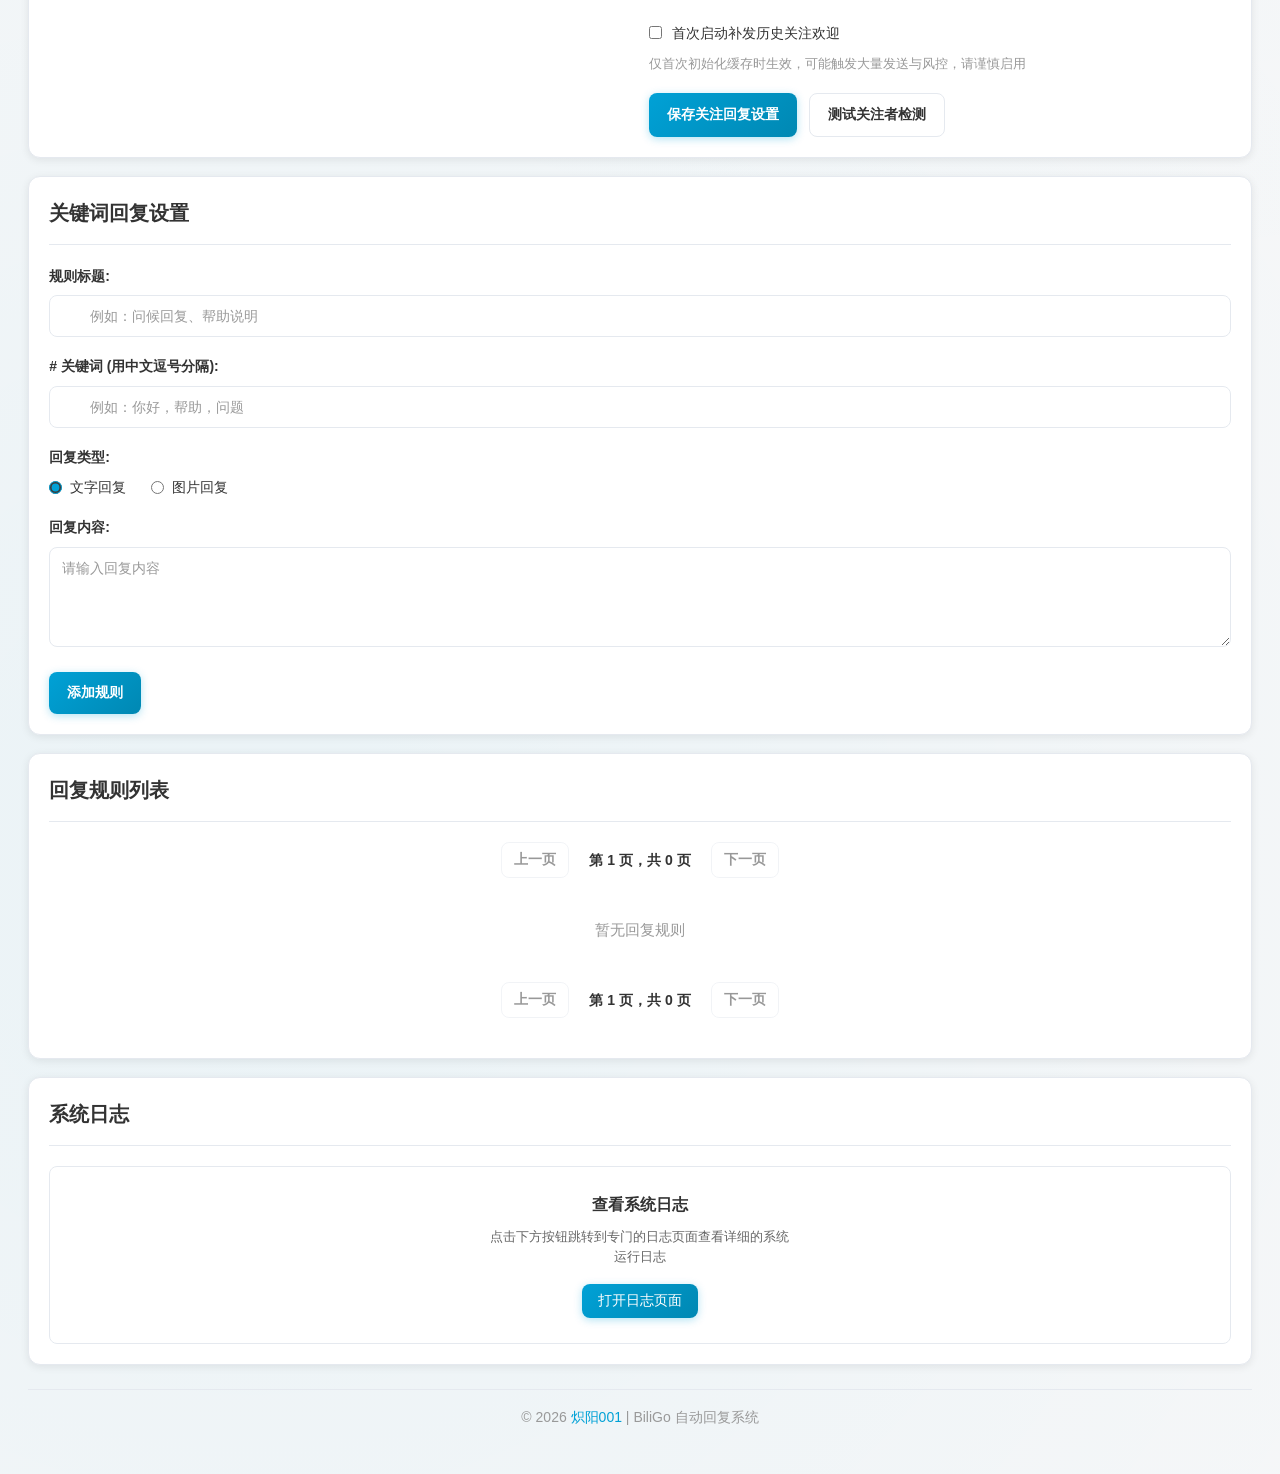
==== commit 236f8c1d: "BiliGo_20260830更新" ====
--- a/index.html
+++ b/index.html
@@ -21,7 +21,7 @@
             </div>
             <div class="header-actions">
                 <div style="display: flex; align-items: center; gap: 8px;">
-                    <span style="font-size: 13px; color: #00a1d6; font-weight: 600; padding: 4px 12px; background: linear-gradient(135deg, #e3f2fd 0%, #f0f8ff 100%); border-radius: 20px; border: 1px solid #b3e5fc;">20260518 (Emergency)</span>
+                    <span style="font-size: 13px; color: #00a1d6; font-weight: 600; padding: 4px 12px; background: linear-gradient(135deg, #e3f2fd 0%, #f0f8ff 100%); border-radius: 20px; border: 1px solid #b3e5fc;">20260830</span>
                     <button class="btn-switch btn-secondary" onclick="openDocsPage()" title="教程文档">
                          教程文档
                     </button>
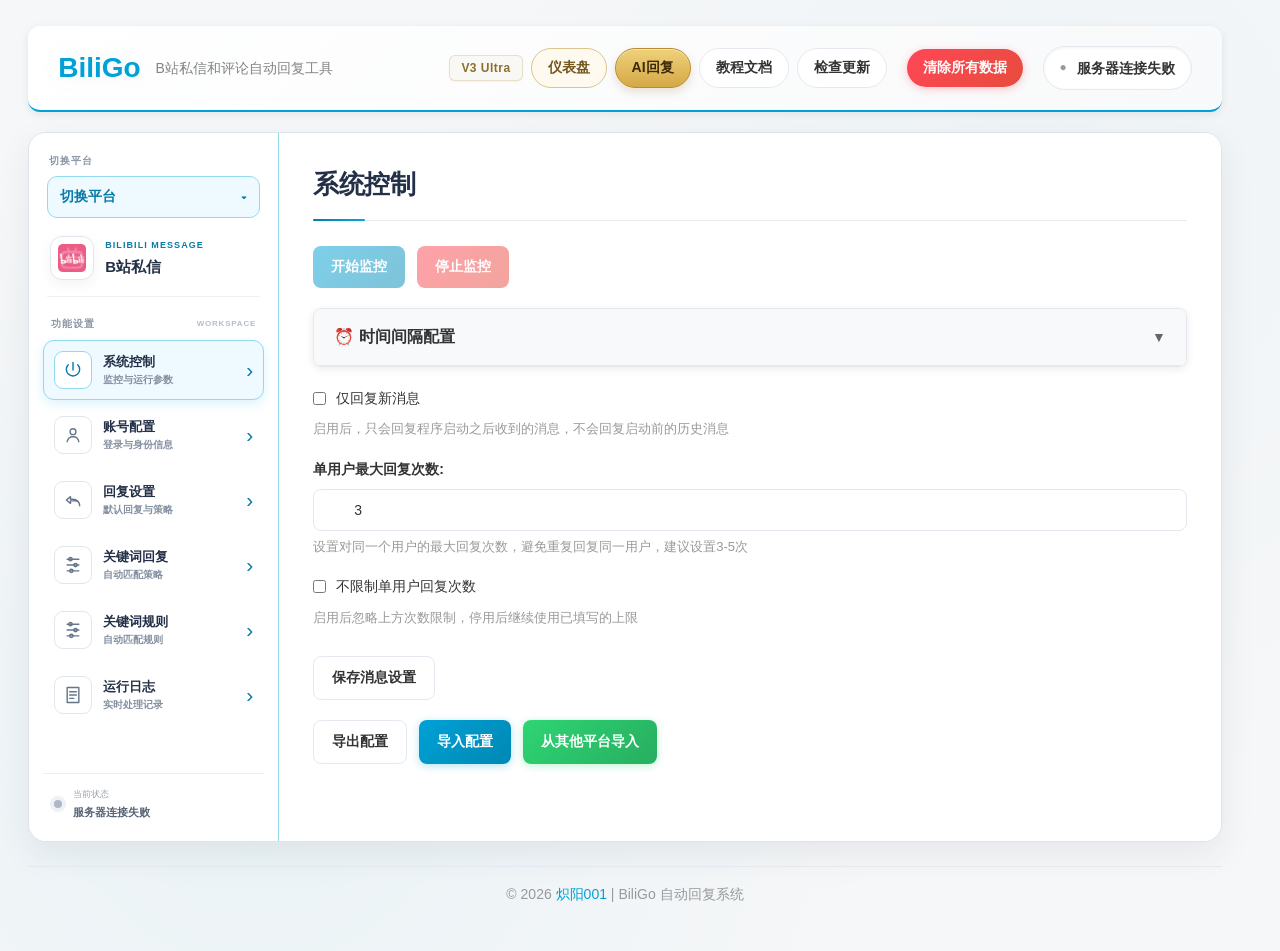
==== commit 59ab0af4: "BiliGo V3 Ultra发布" ====
--- a/index.html
+++ b/index.html
@@ -8,8 +8,9 @@
     <meta name="format-detection" content="telephone=no">
     <title>BiliGo - B站私信和评论自动回复系统</title>
     <link rel="stylesheet" href="style.css">
+    <link rel="stylesheet" href="platform_tabs.css">
 </head>
-<body>
+<body data-ai-platform="bili_message">
     <!-- 提示消息 -->
     <div id="toast-container"></div>
     
@@ -21,7 +22,9 @@
             </div>
             <div class="header-actions">
                 <div style="display: flex; align-items: center; gap: 8px;">
-                    <span style="font-size: 13px; color: #00a1d6; font-weight: 600; padding: 4px 12px; background: linear-gradient(135deg, #e3f2fd 0%, #f0f8ff 100%); border-radius: 20px; border: 1px solid #b3e5fc;">20260830</span>
+                    <span class="version-badge">V3 Ultra</span>
+                    <button class="btn-switch btn-secondary dashboard-nav" onclick="location.href='/dashboard?from=bili_message'">仪表盘</button>
+                    <button class="btn-switch ai-reply-nav" onclick="location.href='/ai-reply?from=bili_message'">AI回复</button>
                     <button class="btn-switch btn-secondary" onclick="openDocsPage()" title="教程文档">
                          教程文档
                     </button>
@@ -29,9 +32,19 @@
                          检查更新
                     </button>
                 </div>
-                <button class="btn-switch btn-primary" onclick="switchToCommentMode()">
-                     切换到评论回复
-                </button>
+                <div class="platform-switcher" id="platform-switcher">
+                    <button class="btn-switch btn-secondary platform-switcher-toggle" onclick="togglePlatformSwitcher(event)">
+                         切换平台 <span class="chevron">▾</span>
+                    </button>
+                    <div class="platform-switcher-menu">
+                        <button class="platform-switcher-item active" disabled>B站私信 <span class="check">✓</span></button>
+                        <button class="platform-switcher-item" onclick="switchToCommentMode()">B站评论</button>
+                        <button class="platform-switcher-item" onclick="switchToDouyinMode()" title="抖音私信（浏览器自动化）">抖音私信</button>
+                        <button class="platform-switcher-item" onclick="location.href='/xiaohongshu'" title="小红书私信（浏览器自动化）">小红书私信</button>
+                        <button class="platform-switcher-item" onclick="location.href='/weibo'" title="微博私信（浏览器自动化）">微博私信</button>
+                        <button class="platform-switcher-item" onclick="location.href='/xianyu'" title="闲鱼消息（浏览器自动化）">闲鱼消息</button>
+                    </div>
+                </div>
                 <button class="btn-switch btn-danger" onclick="confirmResetAllData()" title="清除所有配置和数据">
                     清除所有数据
                 </button>
@@ -46,13 +59,17 @@
             <section class="control-panel">
                 <h2> 系统控制</h2>
                 <div class="button-group">
-                    <button id="start-btn" class="btn-primary" onclick="startMonitoring()">
+                    <button id="start-btn" class="btn-primary" onclick="startMonitoring()" disabled>
                         开始监控
                     </button>
                     <button id="stop-btn" class="btn-danger" onclick="stopMonitoring()" disabled>
                         停止监控
                     </button>
                 </div>
+                <div class="login-required-hint" id="login-required-hint" role="status" hidden>
+                    <span>请先在账号配置面板中登录B站账号，再开始监控。</span>
+                    <button type="button" onclick="openPlatformAccountPanel()">前往账号配置</button>
+                </div>
                 
                 <!-- 时间间隔配置 - 可收纳容器 -->
                 <div class="collapsible-section" style="margin-top: 20px;">
@@ -104,6 +121,14 @@
                     <p class="help-text">
                         设置对同一个用户的最大回复次数，避免重复回复同一用户，建议设置3-5次
                     </p>
+                </div>
+
+                <div class="form-row" style="margin-top: 10px;">
+                    <div class="checkbox-wrapper">
+                        <input type="checkbox" id="unlimited-replies-per-user" onchange="updateReplyLimitState()">
+                        <label for="unlimited-replies-per-user">不限制单用户回复次数</label>
+                    </div>
+                    <p class="help-text">启用后忽略上方次数限制，停用后继续使用已填写的上限</p>
                 </div>
                 
                 <button class="btn-secondary" onclick="saveNewMessageConfig()" style="margin-top: 10px;">
@@ -378,10 +403,10 @@
                     </div>
 
                     <div class="follow-reply-panel half-width">
-                        <h2> 关注后回复设置</h2>
+                        <h2> 关注回复</h2>
                         <div class="reply-mode-switch">
-                            <button id="follow-mode-btn" type="button" class="btn-secondary active" onclick="toggleFollowReplyMode('follow')">关注后回复</button>
-                            <button id="unfollow-mode-btn" type="button" class="btn-secondary" onclick="toggleFollowReplyMode('unfollow')">取消关注回复</button>
+                            <button id="follow-mode-btn" type="button" class="btn-secondary active" onclick="toggleFollowReplyMode('follow')">关注后</button>
+                            <button id="unfollow-mode-btn" type="button" class="btn-secondary" onclick="toggleFollowReplyMode('unfollow')">取消关注后</button>
                         </div>
 
                         <div id="follow-reply-config-panel">
@@ -580,15 +605,6 @@
                     <div class="rules-actions">
                     </div>
                 </div>
-                <div class="pagination">
-                    <button id="prev-page" class="btn-icon" onclick="changePage(-1)" disabled>
-                        上一页
-                    </button>
-                    <span id="page-info">第 1 页，共 1 页</span>
-                    <button id="next-page" class="btn-icon" onclick="changePage(1)" disabled>
-                        下一页
-                    </button>
-                </div>
                 <div id="rules-list" class="rules-list"></div>
                 <div class="pagination">
                     <button id="prev-page-bottom" class="btn-icon" onclick="changePage(-1)" disabled>
@@ -602,22 +618,13 @@
             </section>
 
             <section class="log-panel">
-                <h2> 系统日志</h2>
-                <div class="log-redirect">
-                    <div class="log-redirect-content">
-                        <h3> 查看系统日志</h3>
-                        <p>点击下方按钮跳转到专门的日志页面查看详细的系统运行日志</p>
-                        <button class="btn-primary" onclick="goToLogsPage()">
-                            
-                            打开日志页面
-                        </button>
-                    </div>
-                </div>
+                <h2>运行日志</h2>
+                <div id="logs-container" class="log-viewer"></div>
             </section>
         </div>
 
         <footer>
-            <p>© 2026 <a href="https://space.bilibili.com/404891612" target="_blank">炽阳001</a> | BiliGo 自动回复系统</p>
+            <p>© 2026 <a href="https://space.bilibili.com/404891612" target="_blank" rel="noopener noreferrer">炽阳001</a> | BiliGo 自动回复系统</p>
         </footer>
     </div>
 
@@ -871,7 +878,7 @@
                 </button>
             </div>
             <div class="modal-body">
-                <div style="background: #fff3cd; padding: 15px; border-radius: 5px; margin-bottom: 20px; border-left: 4px solid #ffc107;">
+                <div style="background: #fff3cd; padding: 15px; border-radius: 5px; margin-bottom: 20px; border: 1px solid #ffc107;">
                     <p style="margin: 0; color: #856404; font-weight: 600;">此操作将清除以下所有数据：</p>
                 </div>
                 
@@ -886,7 +893,7 @@
                     <li>用户回复统计数据</li>
                 </ul>
                 
-                <div style="background: #f8d7da; padding: 15px; border-radius: 5px; margin-top: 20px; border-left: 4px solid #dc3545;">
+                <div style="background: #f8d7da; padding: 15px; border-radius: 5px; margin-top: 20px; border: 1px solid #dc3545;">
                     <p style="margin: 0; color: #721c24; font-weight: 600;"> 此操作不可撤销！</p>
                     <p style="margin: 8px 0 0 0; color: #721c24;">建议在清除前先导出配置备份。</p>
                 </div>
@@ -913,9 +920,7 @@
         <div class="modal-content" style="max-width: 450px;">
             <div class="modal-header">
                 <h3> 哔哩哔哩扫码登录</h3>
-                <button class="close-btn" onclick="closeQRCodeLoginModal()">
-                    
-                </button>
+                <button class="close-btn" type="button" onclick="closeQRCodeLoginModal()" aria-label="关闭扫码登录" title="关闭">&times;</button>
             </div>
             <div class="modal-body" style="text-align: center; padding: 30px;">
                 <div id="qrcode-container" style="margin: 20px auto;">
@@ -1002,6 +1007,10 @@
         </div>
     </div>
 
+    <script src="platform_log_view.js"></script>
+    <script src="platform_import.js"></script>
+    <script src="ai_mode.js"></script>
+    <script src="platform_tabs.js"></script>
     <script src="script.js"></script>
 </body>
-</html>+</html>
--- a/style.css
+++ b/style.css
@@ -50,6 +50,12 @@
     --transition: all 0.3s ease;
     --gradient-primary: linear-gradient(135deg, #00a1d6 0%, #0088b3 100%);
     --gradient-light: linear-gradient(135deg, #ffffff 0%, #f8f9fa 100%);
+
+    /* 版本徽章 — 香槟金 */
+    --badge-gold-text: #8a6f2e;
+    --badge-gold-bg: #faf8f4;
+    --badge-gold-border: rgba(168, 137, 62, 0.22);
+    --badge-gold-shadow: 0 1px 2px rgba(80, 64, 28, 0.05);
 }
 
 body {
@@ -111,17 +117,17 @@
 }
 
 .toast.success {
-    border-left: 4px solid var(--success-color);
+    border-color: var(--success-color);
     background: linear-gradient(135deg, var(--card-bg) 0%, rgba(46, 213, 115, 0.05) 100%);
 }
 
 .toast.error {
-    border-left: 4px solid var(--danger-color);
+    border-color: var(--danger-color);
     background: linear-gradient(135deg, var(--card-bg) 0%, rgba(255, 71, 87, 0.05) 100%);
 }
 
 .toast.warning {
-    border-left: 4px solid var(--warning-color);
+    border-color: var(--warning-color);
     background: linear-gradient(135deg, var(--card-bg) 0%, rgba(255, 165, 2, 0.05) 100%);
 }
 
@@ -197,6 +203,23 @@
     text-shadow: 0 0 20px rgba(0, 161, 214, 0.1);
 }
 
+.version-badge {
+    display: inline-flex;
+    align-items: center;
+    justify-content: center;
+    font-size: 12px;
+    font-weight: 600;
+    padding: 5px 11px;
+    border-radius: 6px;
+    color: var(--badge-gold-text);
+    background: var(--badge-gold-bg);
+    border: 1px solid var(--badge-gold-border);
+    box-shadow: var(--badge-gold-shadow);
+    letter-spacing: 0.04em;
+    line-height: 1.2;
+    white-space: nowrap;
+}
+
 .subtitle {
     color: var(--text-light);
     font-size: 14px;
@@ -220,6 +243,88 @@
 .btn-switch:hover {
     transform: translateY(-2px);
     box-shadow: 0 4px 12px rgba(0, 161, 214, 0.3);
+}
+
+/* 平台切换下拉菜单 */
+.platform-switcher {
+    position: relative;
+}
+
+.platform-switcher-toggle {
+    display: inline-flex;
+    align-items: center;
+    gap: 6px;
+}
+
+.platform-switcher-toggle .chevron {
+    font-size: 11px;
+    transition: transform 0.2s ease;
+}
+
+.platform-switcher.open .platform-switcher-toggle .chevron {
+    transform: rotate(180deg);
+}
+
+.platform-switcher-menu {
+    position: absolute;
+    top: calc(100% + 8px);
+    right: 0;
+    min-width: 210px;
+    background: var(--card-bg);
+    border: 1px solid var(--border-color);
+    border-radius: var(--radius);
+    box-shadow: var(--shadow-hover);
+    padding: 6px;
+    z-index: 500;
+    display: none;
+}
+
+.platform-switcher.open .platform-switcher-menu {
+    display: block;
+    animation: platformMenuIn 0.15s ease-out;
+}
+
+@keyframes platformMenuIn {
+    from { opacity: 0; transform: translateY(-6px); }
+    to { opacity: 1; transform: translateY(0); }
+}
+
+.platform-switcher-item {
+    display: flex;
+    align-items: center;
+    justify-content: space-between;
+    gap: 10px;
+    width: 100%;
+    padding: 10px 12px;
+    border-radius: 6px;
+    font-size: 14px;
+    font-weight: 500;
+    color: var(--text-color);
+    background: transparent;
+    border: none;
+    cursor: pointer;
+    text-align: left;
+    transition: var(--transition);
+}
+
+.platform-switcher-item:hover:not(:disabled) {
+    background: var(--bg-tertiary);
+}
+
+.platform-switcher-item.active {
+    color: var(--primary-color);
+    font-weight: 700;
+}
+
+.platform-switcher-item .check {
+    color: var(--primary-color);
+    font-weight: 700;
+}
+
+.platform-switcher-item:disabled {
+    color: var(--text-muted);
+    cursor: not-allowed;
+    opacity: 0.6;
 }
 
 .status-indicator {
@@ -252,6 +357,55 @@
     grid-template-columns: repeat(2, 1fr);
     gap: 25px;
 }
+
+/* AI 自动回复 Beta 入口 */
+.ai-beta-entry {
+    grid-column: 1 / -1;
+    display: flex;
+    align-items: center;
+    justify-content: space-between;
+    gap: 28px;
+    flex-wrap: wrap;
+    padding: 22px 26px;
+    border: 1px solid rgba(0,161,214,.28);
+    background: linear-gradient(110deg, #f4fbfe 0%, #fff 62%);
+}
+.ai-beta-copy { min-width: 0; }
+.ai-beta-eyebrow { display:flex; align-items:center; gap:8px; color:var(--primary-dark); font-size:12px; font-weight:700; letter-spacing:.06em; text-transform:uppercase; }
+.ai-beta-dot { width:8px; height:8px; border-radius:50%; background:var(--primary-color); box-shadow:0 0 0 4px rgba(0,161,214,.12); }
+.ai-beta-tag { color:#8a6f2e; background:#faf8f4; border:1px solid var(--badge-gold-border); border-radius:4px; padding:2px 6px; font-size:10px; }
+.ai-beta-entry h2 { margin:8px 0 6px; padding:0; border:0; font-size:20px; }
+.ai-beta-entry p { margin:0; color:var(--text-light); font-size:13px; }
+.ai-channel-list { display:flex; flex-wrap:wrap; gap:7px; margin-top:12px; }
+.ai-channel-list span { font-size:12px; color:#35606d; background:#e8f6fa; border:1px solid #cbeaf1; border-radius:4px; padding:3px 8px; }
+.ai-beta-actions { display:flex; align-items:center; flex-wrap:wrap; justify-content:flex-end; gap:12px; min-width:250px; }
+.ai-toggle { display:flex; align-items:center; gap:8px; font-size:13px; font-weight:600; cursor:pointer; white-space:nowrap; }
+.ai-toggle input { position:absolute; opacity:0; pointer-events:none; }
+.ai-toggle-track { width:38px; height:22px; border-radius:11px; background:#c9d1d6; position:relative; transition:.2s; }
+.ai-toggle-track:after { content:''; position:absolute; width:18px; height:18px; top:2px; left:2px; border-radius:50%; background:#fff; box-shadow:0 1px 3px rgba(0,0,0,.2); transition:.2s; }
+.ai-toggle input:checked + .ai-toggle-track { background:var(--success-color); }
+.ai-toggle input:checked + .ai-toggle-track:after { transform:translateX(16px); }
+.ai-config-btn { padding:9px 14px; font-size:13px; }
+.ai-beta-status { width:100%; text-align:right; color:var(--text-muted); font-size:11px; }
+.ai-provider-panel { flex-basis:100%; margin-top:0; padding-top:18px; border-top:1px solid var(--border-color); width:100%; }
+.ai-provider-panel-header { display:flex; justify-content:space-between; align-items:flex-start; margin-bottom:14px; }
+.ai-provider-panel-header strong { display:block; font-size:15px; }
+.ai-provider-panel-header small { color:var(--text-muted); font-size:11px; }
+.ai-panel-close { border:0; background:transparent; font-size:22px; line-height:1; color:var(--text-muted); cursor:pointer; }
+.ai-provider-grid { display:grid; grid-template-columns:repeat(4,minmax(0,1fr)); gap:12px; }
+.ai-provider-grid label { display:flex; flex-direction:column; gap:5px; font-size:12px; color:var(--text-light); }
+.ai-provider-grid input,.ai-provider-grid select { width:100%; min-height:36px; padding:7px 9px; border:1px solid var(--border-color); border-radius:6px; background:#fff; color:var(--text-color); font:inherit; }
+.ai-provider-hint { margin:10px 0; font-size:11px !important; color:var(--text-muted) !important; }
+.ai-provider-actions { display:flex; align-items:center; gap:12px; }
+.ai-provider-actions button { padding:8px 14px; font-size:12px; }
+#ai-provider-result { font-size:12px; color:var(--success-color); }
+@media (max-width: 768px) {
+    .ai-beta-entry { align-items:stretch; flex-direction:column; gap:16px; padding:18px; }
+    .ai-beta-actions { justify-content:flex-start; min-width:0; }
+    .ai-beta-status { width:auto; }
+    .ai-provider-grid { grid-template-columns:repeat(2,minmax(0,1fr)); }
+}
+@media (max-width: 480px) { .ai-provider-grid { grid-template-columns:1fr; } }
 
 /* 面板通用样式 */
 section {
@@ -265,26 +419,10 @@
     overflow: hidden;
 }
 
-section::before {
-    content: '';
-    position: absolute;
-    top: 0;
-    left: 0;
-    right: 0;
-    height: 3px;
-    background: var(--gradient-primary);
-    opacity: 0;
-    transition: var(--transition);
-}
-
 section:hover {
     box-shadow: var(--shadow-hover);
     border-color: var(--border-light);
     background: var(--card-hover);
-}
-
-section:hover::before {
-    opacity: 1;
 }
 
 h2 {
@@ -392,6 +530,39 @@
     left: 100%;
 }
 
+button.is-loading {
+    pointer-events: none;
+    cursor: wait;
+}
+
+button.is-loading::before {
+    display: none;
+}
+
+.btn-spinner {
+    display: inline-block;
+    width: 16px;
+    height: 16px;
+    box-sizing: border-box;
+    border: 2px solid rgba(255, 255, 255, 0.35);
+    border-top-color: #ffffff;
+    border-radius: 50%;
+    animation: btn-spinner-rotate 0.7s linear infinite;
+    flex-shrink: 0;
+    will-change: transform;
+    backface-visibility: hidden;
+    transform: translateZ(0) rotate(0deg);
+}
+
+@keyframes btn-spinner-rotate {
+    from {
+        transform: translateZ(0) rotate(0deg);
+    }
+    to {
+        transform: translateZ(0) rotate(360deg);
+    }
+}
+
 .btn-primary {
     background: var(--gradient-primary);
     color: white;
@@ -458,6 +629,25 @@
     gap: 12px;
     flex-wrap: wrap;
 }
+
+.login-required-hint {
+    display: flex;
+    align-items: center;
+    justify-content: space-between;
+    gap: 12px;
+    margin-top: 12px;
+    padding: 11px 13px;
+    color: #795f00;
+    background: #fff9d6;
+    border: 1px solid #ead36b;
+    border-radius: 10px;
+    font-size: 13px;
+    line-height: 1.5;
+}
+.login-required-hint[hidden] { display: none; }
+.login-required-hint button { flex: 0 0 auto; padding: 4px 8px; color: inherit; background: transparent; border: 0; border-bottom: 1px solid currentColor; cursor: pointer; font: inherit; font-weight: 700; }
+.login-required-hint button:hover { color: #3f3500; }
+@media (max-width: 768px) { .login-required-hint { align-items: flex-start; flex-direction: column; } }
 
 button:disabled {
     opacity: 0.5;
@@ -491,18 +681,6 @@
     overflow: hidden;
 }
 
-.rule-item::before {
-    content: '';
-    position: absolute;
-    top: 0;
-    left: 0;
-    width: 4px;
-    height: 100%;
-    background: var(--primary-color);
-    opacity: 0;
-    transition: var(--transition);
-}
-
 .rule-item:hover {
     border-color: var(--primary-color);
     background: var(--card-bg);
@@ -510,10 +688,6 @@
     box-shadow: var(--shadow-hover);
 }
 
-.rule-item:hover::before {
-    opacity: 1;
-}
-
 .rule-title {
     font-weight: 700;
     font-size: 16px;
@@ -533,10 +707,10 @@
 
 .rule-reply {
     background: var(--bg-tertiary);
-    border-left: 3px solid var(--primary-color);
+    border: 1px solid var(--border-color);
     padding: 12px;
     margin-bottom: 18px;
-    border-radius: 0 var(--radius) var(--radius) 0;
+    border-radius: var(--radius);
     font-size: 14px;
     color: var(--text-light);
     max-height: 80px;
@@ -600,7 +774,36 @@
     font-size: 14px;
 }
 
-/* 日志重定向样式 */
+/* 运行日志面板 */
+.log-viewer {
+    height: clamp(360px, 48vh, 560px);
+    max-height: none;
+    overflow-y: auto;
+    background: var(--bg-tertiary);
+    border: 1px solid var(--border-color);
+    border-radius: var(--radius);
+    padding: 12px;
+    font-size: 13px;
+    font-family: ui-monospace, "Cascadia Code", Consolas, monospace;
+}
+
+.log-viewer .log-entry {
+    padding: 6px 0;
+    border-bottom: 1px solid var(--border-color);
+    line-height: 1.5;
+    overflow: hidden;
+    white-space: nowrap;
+    text-overflow: ellipsis;
+}
+
+.log-viewer .log-entry:last-child { border-bottom: none; }
+.log-viewer .log-time { color: var(--text-light); margin-right: 4px; }
+.log-viewer .log-message { word-break: break-all; }
+.log-viewer .log-entry.success { color: var(--success-color); }
+.log-viewer .log-entry.error { color: var(--danger-color); }
+.log-viewer .log-entry.warning { color: var(--warning-color); }
+
+/* 日志重定向样式（保留供 logs 页等使用） */
 .log-redirect {
     background: var(--bg-secondary);
     border: 1px solid var(--border-color);
@@ -704,11 +907,18 @@
     background: none;
     padding: 8px;
     font-size: 20px;
+    line-height: 1;
+    font-weight: 700;
     color: var(--text-muted);
     border: 1px solid var(--border-color);
     border-radius: 50%;
     width: 36px;
     height: 36px;
+}
+
+#qrcode-login-modal .close-btn {
+    color: #4f5965;
+    font-size: 24px;
 }
 
 .close-btn:hover {
@@ -922,7 +1132,7 @@
 
 .file-item.selected {
     background: rgba(0, 161, 214, 0.1);
-    border-left: 3px solid var(--primary-color);
+    border-color: var(--primary-color);
 }
 
 .file-icon {
@@ -1490,7 +1700,7 @@
     padding: 15px;
     background: var(--bg-tertiary);
     border-radius: var(--radius);
-    border-left: 4px solid var(--primary-color);
+    border: 1px solid var(--border-color);
 }
 
 .tutorial-step h4 {
@@ -1509,7 +1719,7 @@
     padding: 15px;
     background: #fff3cd;
     border-radius: var(--radius);
-    border-left: 4px solid var(--warning-color);
+    border: 1px solid var(--warning-color);
 }
 
 .tutorial-note h4 {
@@ -1604,7 +1814,7 @@
     gap: 15px;
     padding: 16px 20px;
     background: linear-gradient(135deg, #e3f2fd 0%, #f0f8ff 100%);
-    border-left: 4px solid #2196f3;
+    border: 1px solid rgba(33, 150, 243, 0.3);
     border-radius: var(--radius);
     box-shadow: 0 2px 8px rgba(33, 150, 243, 0.1);
 }
@@ -1682,7 +1892,7 @@
     background: #f8d7da;
     padding: 12px 15px;
     border-radius: 5px;
-    border-left: 4px solid #dc3545;
+    border: 1px solid rgba(220, 53, 69, 0.35);
     font-size: 14px;
     line-height: 1.6;
 }
@@ -1905,4 +2115,17 @@
         grid-template-columns: 1fr;
     }
 }
-
+/* Unified AI mode entry and traditional-settings lock */
+.ai-reply-nav { background: linear-gradient(180deg, #efd17a 0%, #d5a846 100%); color: #3d2a08; border: 1px solid #ba8b30; font-weight: 750; box-shadow: 0 4px 10px rgba(137, 96, 20, .18), inset 0 1px rgba(255,255,255,.45); }
+.ai-reply-nav:hover, .ai-reply-nav.active { color: #3d2a08; filter: brightness(1.035); border-color: #a87922; }
+.btn-secondary.dashboard-nav { color: #72551b; border-color: #dbc58c; background: #fffaf0; }
+.btn-secondary.dashboard-nav:hover { color: #51390d; border-color: #bc9138; background: #fff6df; box-shadow: 0 4px 12px rgba(143, 102, 26, .16); }
+@media (max-width: 768px) {
+    .header-actions { align-items: stretch; flex-direction: column; }
+    .header-actions > div:first-child { width: 100%; display: grid !important; grid-template-columns: repeat(2, minmax(0, 1fr)); }
+    .header-actions > div:first-child .version-badge { display: none; }
+    .header-actions > div:first-child .btn-switch { width: 100%; min-width: 0; }
+}
+.ai-mode-notice { display: flex; align-items: center; gap: 12px; padding: 13px 16px; margin-bottom: 14px; border: 1px solid #b8cff8; border-radius: 10px; background: #eef5ff; color: #305d9b; cursor: pointer; }
+.ai-mode-notice strong { white-space: nowrap; }.ai-mode-notice span { font-size: 13px; }
+.ai-mode-locked { opacity: .46 !important; filter: grayscale(.75); user-select: none; pointer-events: none; position: relative; }
--- a/platform_tabs.css
+++ b/platform_tabs.css
@@ -0,0 +1,471 @@
+:root {
+    --workspace-accent: #00a9e0;
+    --workspace-accent-deep: #087ba7;
+    --workspace-accent-soft: #eefaff;
+    --workspace-accent-border: #93d9ee;
+    --workspace-navy: #243047;
+    --workspace-muted: #8490a1;
+    --workspace-line: #e1e6ed;
+}
+
+.platform-console-page .container {
+    width: min(1680px, calc(100% - 30px));
+    max-width: none;
+}
+
+.platform-settings-workspace,
+.platform-settings-workspace:hover {
+    display: grid;
+    grid-template-columns: 250px minmax(0, 1fr);
+    grid-template-rows: minmax(0, 1fr);
+    min-height: max(610px, calc(100vh - 190px));
+    min-width: 0;
+    margin: 0 0 24px;
+    overflow: hidden;
+    border: 1px solid #dce3ec;
+    border-radius: 18px;
+    background: #fff;
+    box-shadow: 0 12px 34px rgba(34, 52, 77, .08);
+}
+
+.platform-tab-sidebar {
+    min-width: 0;
+    display: flex;
+    flex-direction: column;
+    padding: 20px 14px 16px;
+    border-right: 1px solid var(--workspace-accent-border);
+    background: #fff;
+}
+
+.platform-tab-switcher {
+    position: relative;
+    z-index: 20;
+    display: grid;
+    gap: 7px;
+    margin: 0 4px 14px;
+}
+
+.platform-tab-switcher > span {
+    padding-left: 2px;
+    color: #8b96a6;
+    font-size: 10px;
+    font-weight: 800;
+    letter-spacing: .08em;
+}
+
+.platform-tab-switcher .platform-switcher { width: 100%; }
+
+.platform-tab-switcher .platform-switcher-toggle,
+.platform-tab-switcher .platform-switcher-toggle:hover {
+    width: 100%;
+    min-height: 42px;
+    justify-content: space-between;
+    box-sizing: border-box;
+    padding: 9px 12px;
+    border: 1px solid var(--workspace-accent-border);
+    border-radius: 10px;
+    background: var(--workspace-accent-soft) !important;
+    color: var(--workspace-accent-deep) !important;
+    box-shadow: none !important;
+    transform: none !important;
+}
+
+.platform-tab-switcher .platform-switcher-menu {
+    right: auto;
+    left: 0;
+    width: 100%;
+    min-width: 0;
+    box-sizing: border-box;
+    border-color: var(--workspace-accent-border);
+}
+
+.platform-tab-switcher .platform-switcher-item.active,
+.platform-tab-switcher .platform-switcher-item .check { color: var(--workspace-accent-deep); }
+.platform-tab-switcher .platform-switcher-item:hover:not(:disabled) { background: var(--workspace-accent-soft); }
+
+.platform-tab-identity {
+    display: grid;
+    grid-template-columns: 44px minmax(0, 1fr);
+    gap: 11px;
+    align-items: center;
+    margin: 0 4px 19px;
+    padding: 4px 3px 16px;
+    border-bottom: 1px solid #edf0f4;
+}
+
+.platform-tab-identity img {
+    width: 44px;
+    height: 44px;
+    box-sizing: border-box;
+    object-fit: contain;
+    padding: 7px;
+    border: 1px solid #e1e6ec;
+    border-radius: 12px;
+    background: #fff;
+    box-shadow: 0 4px 12px rgba(39, 51, 70, .06);
+}
+
+.platform-tab-identity span,
+.platform-tab-copy,
+.platform-tab-runtime span {
+    min-width: 0;
+    display: grid;
+}
+
+.platform-tab-identity small {
+    overflow: hidden;
+    color: var(--workspace-accent-deep);
+    font-size: 9px;
+    font-weight: 800;
+    letter-spacing: .12em;
+    text-overflow: ellipsis;
+    white-space: nowrap;
+}
+
+.platform-tab-identity strong {
+    margin-top: 3px;
+    color: var(--workspace-navy);
+    font-size: 15px;
+}
+
+.platform-tab-group-label {
+    display: flex;
+    align-items: center;
+    justify-content: space-between;
+    padding: 0 8px 8px;
+    color: #8b96a6;
+    font-size: 10px;
+    font-weight: 800;
+    letter-spacing: .08em;
+}
+
+.platform-tab-group-label b {
+    color: #b5bdc8;
+    font-size: 8px;
+    font-weight: 800;
+}
+
+.platform-tab-list { display: grid; gap: 5px; }
+
+.platform-tab-button {
+    position: relative;
+    width: 100%;
+    display: grid;
+    grid-template-columns: 38px minmax(0, 1fr) auto;
+    gap: 11px;
+    align-items: center;
+    margin: 0;
+    padding: 10px;
+    border: 1px solid transparent;
+    border-radius: 11px;
+    background: transparent;
+    color: var(--workspace-navy);
+    text-align: left;
+    cursor: pointer;
+    transition: border-color .16s ease, background-color .16s ease, box-shadow .16s ease;
+}
+
+.platform-tab-button:hover {
+    border-color: #e3e8ef;
+    background: #fbfcfd;
+    transform: none;
+}
+
+.platform-tab-button.active {
+    border-color: var(--workspace-accent-border);
+    background: var(--workspace-accent-soft);
+    box-shadow: 0 4px 12px color-mix(in srgb, var(--workspace-accent) 14%, transparent);
+}
+
+.platform-tab-button:focus-visible {
+    outline: 2px solid var(--workspace-accent-border);
+    outline-offset: 2px;
+}
+
+.platform-tab-icon {
+    width: 38px;
+    height: 38px;
+    display: grid;
+    place-items: center;
+    box-sizing: border-box;
+    border: 1px solid #e1e6ec;
+    border-radius: 9px;
+    background: #fff;
+    color: #66758a;
+}
+
+.platform-tab-button.active .platform-tab-icon {
+    border-color: var(--workspace-accent-border);
+    color: var(--workspace-accent-deep);
+}
+
+.platform-tab-icon svg {
+    width: 20px;
+    height: 20px;
+    fill: none;
+    stroke: currentColor;
+    stroke-width: 1.7;
+    stroke-linecap: round;
+    stroke-linejoin: round;
+}
+
+.platform-tab-copy { gap: 2px; }
+.platform-tab-copy strong { overflow: hidden; font-size: 13px; text-overflow: ellipsis; white-space: nowrap; }
+.platform-tab-copy small { overflow: hidden; color: var(--workspace-muted); font-size: 10px; text-overflow: ellipsis; white-space: nowrap; }
+.platform-tab-button > b { color: var(--workspace-accent-deep); font-size: 21px; font-weight: 400; }
+
+.platform-tab-runtime {
+    display: grid;
+    grid-template-columns: 9px minmax(0, 1fr);
+    gap: 10px;
+    align-items: center;
+    margin-top: auto;
+    padding: 13px 11px 4px;
+    border-top: 1px solid #edf0f4;
+}
+
+.platform-tab-runtime > i {
+    width: 8px;
+    height: 8px;
+    border-radius: 50%;
+    background: #aeb7c3;
+    box-shadow: 0 0 0 4px #eef1f5;
+}
+
+.platform-tab-runtime > i.is-running {
+    background: #2ea66f;
+    box-shadow: 0 0 0 4px #dff4e9;
+    animation: platform-status-pulse 1.8s ease-in-out infinite;
+}
+
+.platform-tab-runtime small { color: #98a2af; font-size: 9px; }
+.platform-tab-runtime strong { overflow: hidden; margin-top: 2px; color: #566276; font-size: 11px; text-overflow: ellipsis; white-space: nowrap; }
+
+.platform-tab-content.main-content {
+    min-width: 0;
+    min-height: 0;
+    width: 100% !important;
+    align-self: stretch;
+    display: block !important;
+    margin: 0 !important;
+    padding: 0 !important;
+    overflow: visible;
+    background: #fff;
+}
+
+/* AI mode inserts its notice asynchronously as a sibling of the tab panels.
+   In that state a panel cannot keep min-height: 100%, otherwise the notice
+   makes the right column taller than the clipped workspace. Split the column
+   into a fixed notice and a panel that owns the remaining height instead. */
+.platform-tab-content.main-content:has(> .ai-mode-notice) {
+    display: flex !important;
+    flex-direction: column;
+    align-items: stretch;
+    width: 100% !important;
+    min-height: 0;
+}
+
+.platform-tab-content.main-content:has(> .ai-mode-notice) > .ai-mode-notice {
+    flex: 0 0 auto;
+}
+
+.platform-tab-content.main-content:has(> .ai-mode-notice) > .platform-tab-panel:not([hidden]),
+.platform-tab-content.main-content:has(> .ai-mode-notice) > .platform-tab-panel:not([hidden]):hover {
+    flex: 1 1 auto;
+    width: 100% !important;
+    max-width: none !important;
+    min-height: 0;
+}
+
+.platform-tab-content > .platform-tab-panel,
+.platform-tab-content > .platform-tab-panel:hover {
+    position: static !important;
+    width: auto !important;
+    max-width: none !important;
+    align-self: stretch;
+    min-width: 0 !important;
+    min-height: 0;
+    display: block;
+    grid-column: auto !important;
+    grid-row: auto !important;
+    box-sizing: border-box;
+    margin: 0 !important;
+    padding: 31px 34px 30px !important;
+    border: 0 !important;
+    border-radius: 0 !important;
+    background: #fff !important;
+    box-shadow: none !important;
+    transform: none !important;
+    animation: platform-panel-enter .2s ease-out both;
+}
+
+.platform-tab-content > .platform-tab-panel[hidden] { display: none !important; }
+
+/* A panel can be taller than the fixed workspace once the AI notice is
+   present. Keep the active panel scrollable instead of letting the workspace
+   clip its lower content. */
+.platform-tab-content > .platform-tab-panel:not([hidden]) {
+    overflow-y: auto;
+}
+
+/* The log tab owns the remaining workspace height. Keep entries scrolling
+   inside the viewer instead of leaving an unused block below a fixed 260px box. */
+.platform-tab-content > .platform-tab-panel.log-panel,
+.platform-tab-content > .platform-tab-panel.log-panel:hover {
+    display: flex !important;
+    flex-direction: column;
+}
+
+.platform-tab-content > .platform-tab-panel.log-panel[hidden] {
+    display: none !important;
+}
+
+.platform-tab-content > .platform-tab-panel.log-panel > .log-viewer {
+    flex: 1 1 0;
+    width: 100%;
+    height: auto;
+    min-height: clamp(260px, 48vh, 560px);
+    max-height: none !important;
+    box-sizing: border-box;
+    border-color: var(--workspace-line) !important;
+    box-shadow: inset 0 -1px 0 color-mix(in srgb, var(--workspace-line) 75%, transparent);
+    overflow-y: auto;
+}
+
+.platform-tab-content > .platform-tab-panel > h2 {
+    position: relative;
+    margin: 0 0 25px !important;
+    padding: 0 0 15px !important;
+    border-bottom: 1px solid #e7ebf0;
+    color: var(--workspace-navy) !important;
+    font-size: clamp(20px, 2vw, 26px) !important;
+    letter-spacing: -.02em;
+}
+
+.platform-tab-content > .platform-tab-panel > h2::after {
+    content: '';
+    position: absolute;
+    left: 0;
+    bottom: -1px;
+    width: 52px;
+    height: 2px;
+    border-radius: 2px;
+    background: linear-gradient(90deg, var(--workspace-accent-deep), var(--workspace-accent));
+}
+
+.platform-console-page footer { margin-top: 0; }
+
+/* B站评论沿用页面本身的暗色主题，避免共享工作区的浅色底覆盖内容区。 */
+body[data-platform-theme="bili_comment"] {
+    --workspace-navy: #e6e8eb;
+    --workspace-muted: #9aa3ad;
+    --workspace-line: #383c42;
+}
+
+body[data-platform-theme="bili_comment"] .platform-settings-workspace,
+body[data-platform-theme="bili_comment"] .platform-settings-workspace:hover {
+    border-color: var(--border-color);
+    background: var(--card-bg);
+    box-shadow: 0 12px 34px rgba(0, 0, 0, .32);
+}
+
+body[data-platform-theme="bili_comment"] .platform-tab-sidebar,
+body[data-platform-theme="bili_comment"] .platform-tab-content.main-content,
+body[data-platform-theme="bili_comment"] .platform-tab-content > .platform-tab-panel,
+body[data-platform-theme="bili_comment"] .platform-tab-content > .platform-tab-panel:hover {
+    background: var(--card-bg) !important;
+}
+
+body[data-platform-theme="bili_comment"] .platform-tab-sidebar {
+    border-color: var(--border-color);
+}
+
+body[data-platform-theme="bili_comment"] .platform-tab-identity,
+body[data-platform-theme="bili_comment"] .platform-tab-runtime,
+body[data-platform-theme="bili_comment"] .platform-tab-content > .platform-tab-panel > h2 {
+    border-color: var(--workspace-line);
+}
+
+body[data-platform-theme="bili_comment"] .platform-tab-identity img,
+body[data-platform-theme="bili_comment"] .platform-tab-icon {
+    border-color: var(--border-color);
+    background: var(--bg-tertiary);
+    color: var(--text-light);
+}
+
+body[data-platform-theme="bili_comment"] .platform-tab-button:hover {
+    border-color: var(--border-light);
+    background: var(--card-hover);
+}
+
+body[data-platform-theme="bili_comment"] .platform-tab-button.active {
+    border-color: var(--primary-dark);
+    background: rgba(0, 161, 214, .12);
+    box-shadow: 0 4px 12px rgba(0, 161, 214, .12);
+}
+
+body[data-platform-theme="bili_comment"] .platform-tab-button.active .platform-tab-icon {
+    border-color: var(--primary-dark);
+    background: rgba(0, 161, 214, .1);
+}
+
+body[data-platform-theme="bili_comment"] .platform-tab-runtime > i {
+    box-shadow: 0 0 0 4px var(--bg-tertiary);
+}
+
+@keyframes platform-panel-enter {
+    from { opacity: 0; transform: translateX(5px); }
+    to { opacity: 1; transform: translateX(0); }
+}
+
+@keyframes platform-status-pulse {
+    50% { box-shadow: 0 0 0 6px rgba(46, 166, 111, .09); }
+}
+
+@media (max-width: 900px) {
+    .platform-settings-workspace,
+    .platform-settings-workspace:hover { grid-template-columns: 86px minmax(0, 1fr); }
+    .platform-tab-sidebar { padding: 16px 8px; }
+    .platform-tab-identity { display: flex; justify-content: center; margin: 0 0 15px; padding-bottom: 14px; }
+    .platform-tab-identity span, .platform-tab-group-label, .platform-tab-copy, .platform-tab-button > b, .platform-tab-runtime span { display: none; }
+    .platform-tab-switcher { margin-inline: 0; }
+    .platform-tab-switcher > span { display: none; }
+    .platform-tab-switcher .platform-switcher-toggle { justify-content: center; padding-inline: 6px; font-size: 0; }
+    .platform-tab-switcher .platform-switcher-toggle::before { content: '平台'; font-size: 11px; }
+    .platform-tab-switcher .platform-switcher-menu { left: 0; width: 210px; }
+    .platform-tab-button { grid-template-columns: 1fr; justify-items: center; padding: 9px 5px; }
+    .platform-tab-runtime { display: flex; justify-content: center; }
+    .platform-tab-content > .platform-tab-panel,
+    .platform-tab-content > .platform-tab-panel:hover { padding: 27px 23px 25px !important; }
+}
+
+@media (max-width: 600px) {
+    .platform-console-page .container { width: min(100% - 16px, 1680px); }
+    .platform-settings-workspace,
+    .platform-settings-workspace:hover { grid-template-columns: 1fr; grid-template-rows: auto; min-height: 0; border-radius: 14px; }
+    .platform-tab-sidebar { display: block; padding: 10px; border-right: 0; border-bottom: 1px solid var(--workspace-line); }
+    .platform-tab-identity, .platform-tab-group-label, .platform-tab-runtime { display: none; }
+    .platform-tab-switcher { margin: 0 0 9px; }
+    .platform-tab-switcher > span { display: block; }
+    .platform-tab-switcher .platform-switcher-toggle { justify-content: space-between; font-size: 13px; }
+    .platform-tab-switcher .platform-switcher-toggle::before { display: none; }
+    .platform-tab-switcher .platform-switcher-menu { width: 100%; }
+    .platform-tab-list { display: flex; gap: 6px; overflow-x: auto; scrollbar-width: none; }
+    .platform-tab-list::-webkit-scrollbar { display: none; }
+    .platform-tab-button { flex: 0 0 54px; width: 54px; padding: 7px; }
+    .platform-tab-icon { width: 36px; height: 36px; }
+    .platform-tab-content > .platform-tab-panel,
+    .platform-tab-content > .platform-tab-panel:hover { min-height: 520px; padding: 23px 17px 22px !important; }
+    .platform-tab-content > .platform-tab-panel.log-panel > .log-viewer {
+        flex: 1 1 360px;
+        height: auto;
+        min-height: 360px;
+        max-height: none !important;
+    }
+}
+
+@media (prefers-reduced-motion: reduce) {
+    .platform-tab-content > .platform-tab-panel { animation: none; }
+    .platform-tab-runtime > i.is-running { animation: none; }
+    .platform-tab-button { transition: none; }
+}
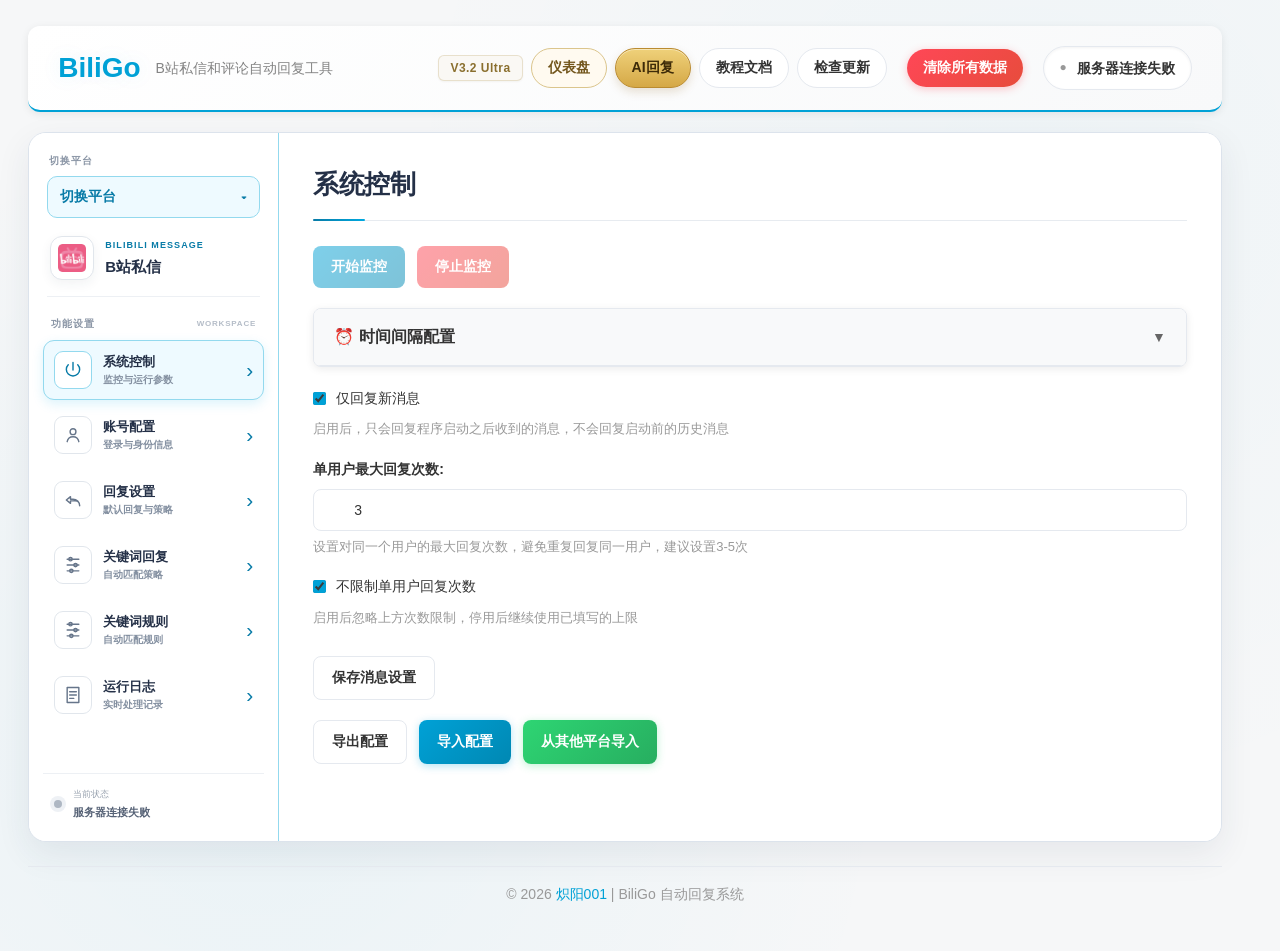
==== commit e34d2916: "fix: V3.2 Ultra 修复 EXE 配置持久化并迁移用户数据目录 启动时加载 B 站私信配置，打包版将用户数据写入 %APPDATA%\BiliGo，并自动迁移 EXE 目录下的旧配置。" ====
--- a/index.html
+++ b/index.html
@@ -22,7 +22,7 @@
             </div>
             <div class="header-actions">
                 <div style="display: flex; align-items: center; gap: 8px;">
-                    <span class="version-badge">V3 Ultra</span>
+                    <span class="version-badge">V3.2 Ultra</span>
                     <button class="btn-switch btn-secondary dashboard-nav" onclick="location.href='/dashboard?from=bili_message'">仪表盘</button>
                     <button class="btn-switch ai-reply-nav" onclick="location.href='/ai-reply?from=bili_message'">AI回复</button>
                     <button class="btn-switch btn-secondary" onclick="openDocsPage()" title="教程文档">
@@ -43,6 +43,7 @@
                         <button class="platform-switcher-item" onclick="location.href='/xiaohongshu'" title="小红书私信（浏览器自动化）">小红书私信</button>
                         <button class="platform-switcher-item" onclick="location.href='/weibo'" title="微博私信（浏览器自动化）">微博私信</button>
                         <button class="platform-switcher-item" onclick="location.href='/xianyu'" title="闲鱼消息（浏览器自动化）">闲鱼消息</button>
+                        <button class="platform-switcher-item" onclick="location.href='/channels'" title="视频号私信（浏览器自动化）">视频号私信</button>
                     </div>
                 </div>
                 <button class="btn-switch btn-danger" onclick="confirmResetAllData()" title="清除所有配置和数据">
@@ -107,7 +108,7 @@
                 
                 <div class="form-row" style="margin-top: 20px;">
                     <div class="checkbox-wrapper">
-                        <input type="checkbox" id="only-reply-new-messages">
+                        <input type="checkbox" id="only-reply-new-messages" checked>
                         <label for="only-reply-new-messages">仅回复新消息</label>
                     </div>
                     <p class="help-text">启用后，只会回复程序启动之后收到的消息，不会回复启动前的历史消息</p>
@@ -125,7 +126,7 @@
 
                 <div class="form-row" style="margin-top: 10px;">
                     <div class="checkbox-wrapper">
-                        <input type="checkbox" id="unlimited-replies-per-user" onchange="updateReplyLimitState()">
+                        <input type="checkbox" id="unlimited-replies-per-user" onchange="updateReplyLimitState()" checked>
                         <label for="unlimited-replies-per-user">不限制单用户回复次数</label>
                     </div>
                     <p class="help-text">启用后忽略上方次数限制，停用后继续使用已填写的上限</p>
@@ -1007,6 +1008,7 @@
         </div>
     </div>
 
+    <script src="web_auth.js"></script>
     <script src="platform_log_view.js"></script>
     <script src="platform_import.js"></script>
     <script src="ai_mode.js"></script>
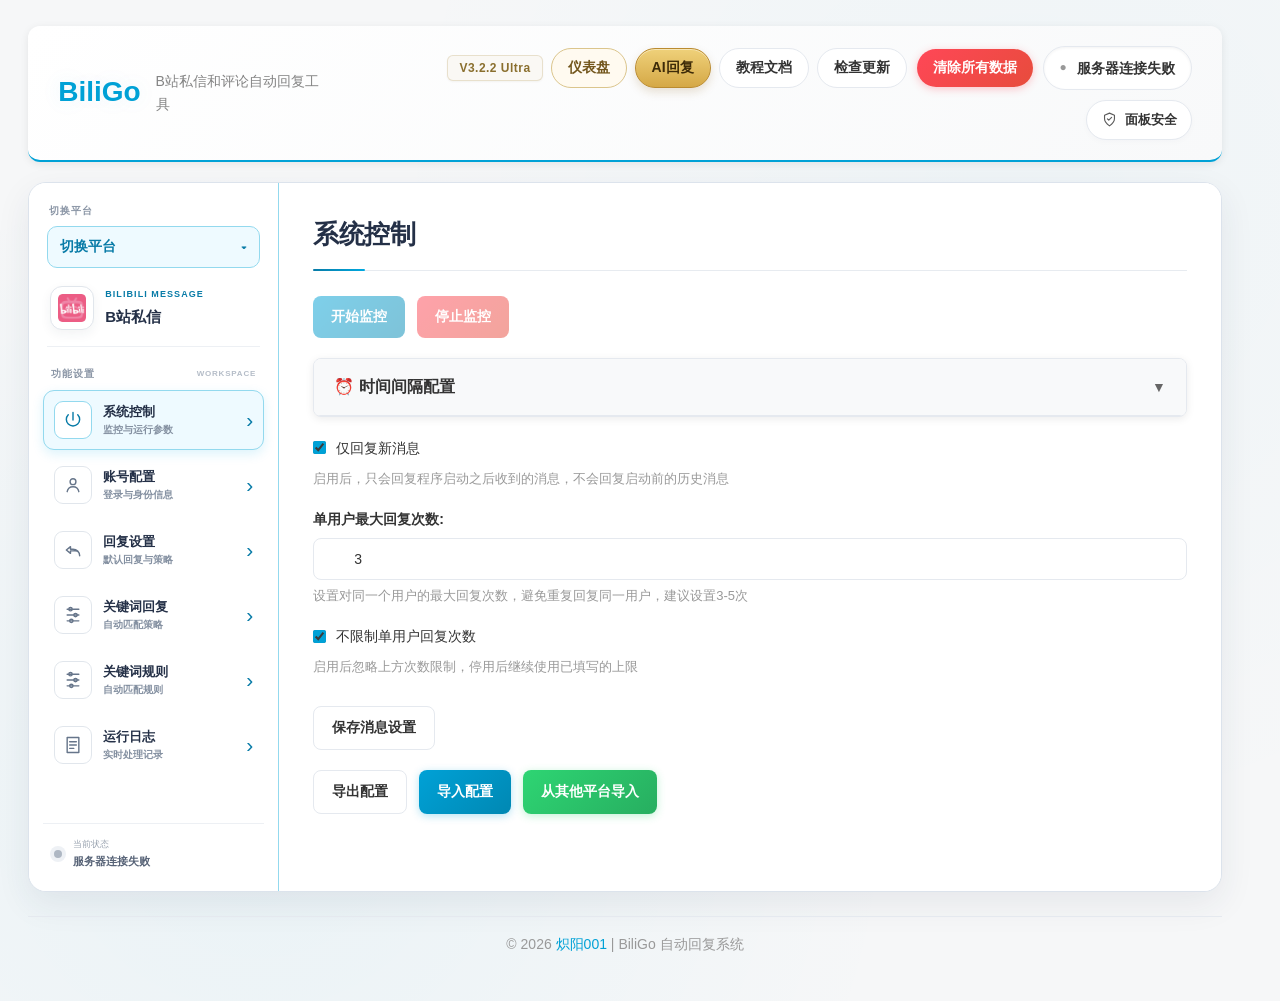
==== commit 41738dd9: "release: V3.2.2 Ultra panel security and interface improvements" ====
--- a/index.html
+++ b/index.html
@@ -22,7 +22,7 @@
             </div>
             <div class="header-actions">
                 <div style="display: flex; align-items: center; gap: 8px;">
-                    <span class="version-badge">V3.2 Ultra</span>
+                    <span class="version-badge">V3.2.2 Ultra</span>
                     <button class="btn-switch btn-secondary dashboard-nav" onclick="location.href='/dashboard?from=bili_message'">仪表盘</button>
                     <button class="btn-switch ai-reply-nav" onclick="location.href='/ai-reply?from=bili_message'">AI回复</button>
                     <button class="btn-switch btn-secondary" onclick="openDocsPage()" title="教程文档">
@@ -645,7 +645,7 @@
                     </div>
                     <div class="quick-nav">
                         <button class="btn-secondary btn-sm" onclick="goToHomeDirectory()">
-                             主目录
+                             图片目录
                         </button>
                     </div>
                 </div>
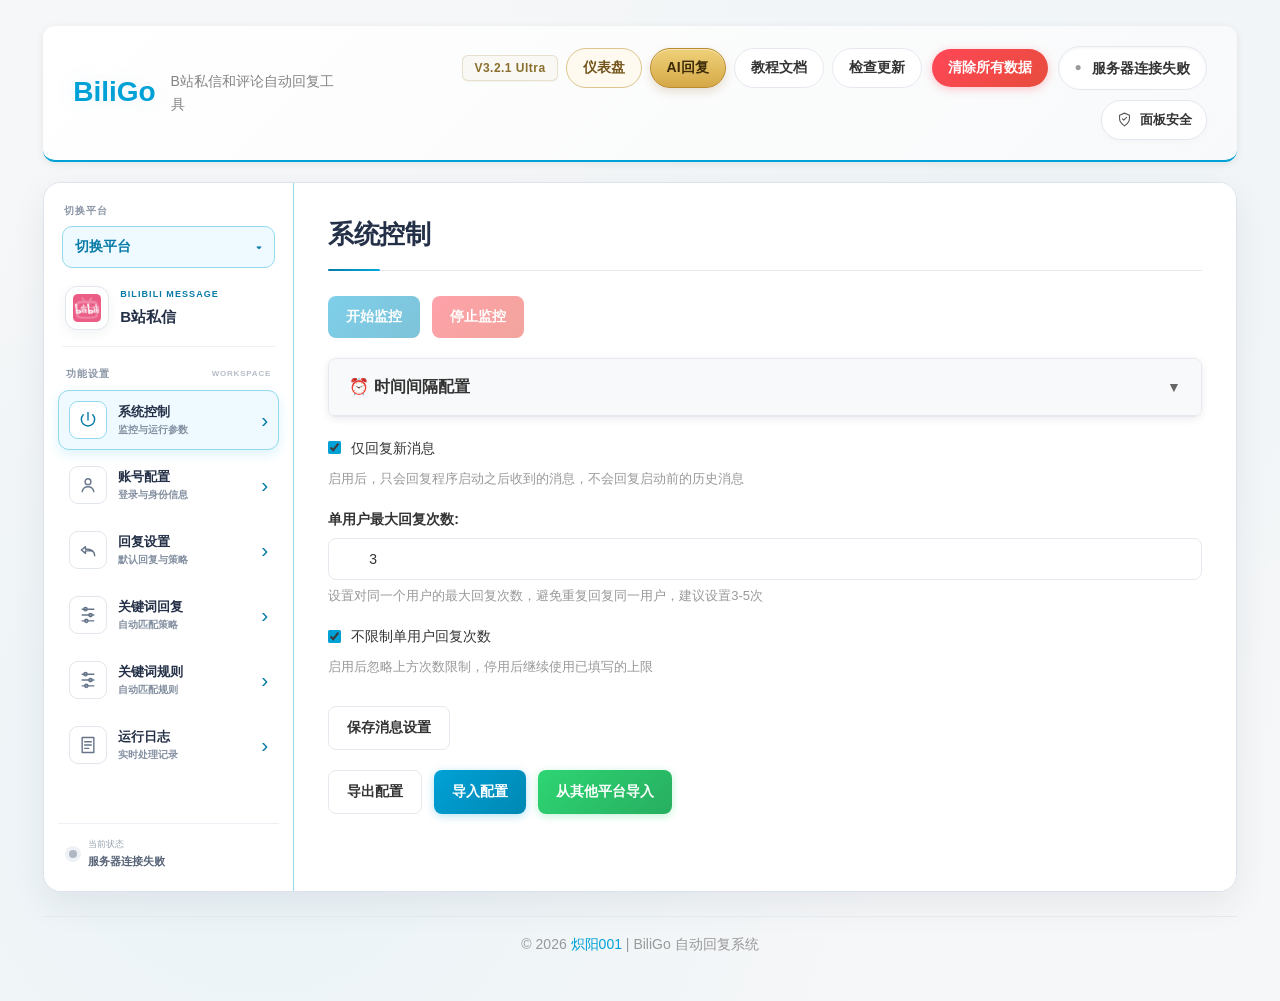
==== commit b383d611: "release: consolidate security and centered panel fixes into V3.2.1 Ultra" ====
--- a/index.html
+++ b/index.html
@@ -22,7 +22,7 @@
             </div>
             <div class="header-actions">
                 <div style="display: flex; align-items: center; gap: 8px;">
-                    <span class="version-badge">V3.2.2 Ultra</span>
+                    <span class="version-badge">V3.2.1 Ultra</span>
                     <button class="btn-switch btn-secondary dashboard-nav" onclick="location.href='/dashboard?from=bili_message'">仪表盘</button>
                     <button class="btn-switch ai-reply-nav" onclick="location.href='/ai-reply?from=bili_message'">AI回复</button>
                     <button class="btn-switch btn-secondary" onclick="openDocsPage()" title="教程文档">
--- a/platform_tabs.css
+++ b/platform_tabs.css
@@ -11,6 +11,7 @@
 .platform-console-page .container {
     width: min(1680px, calc(100% - 30px));
     max-width: none;
+    margin-inline: auto;
 }
 
 .platform-settings-workspace,
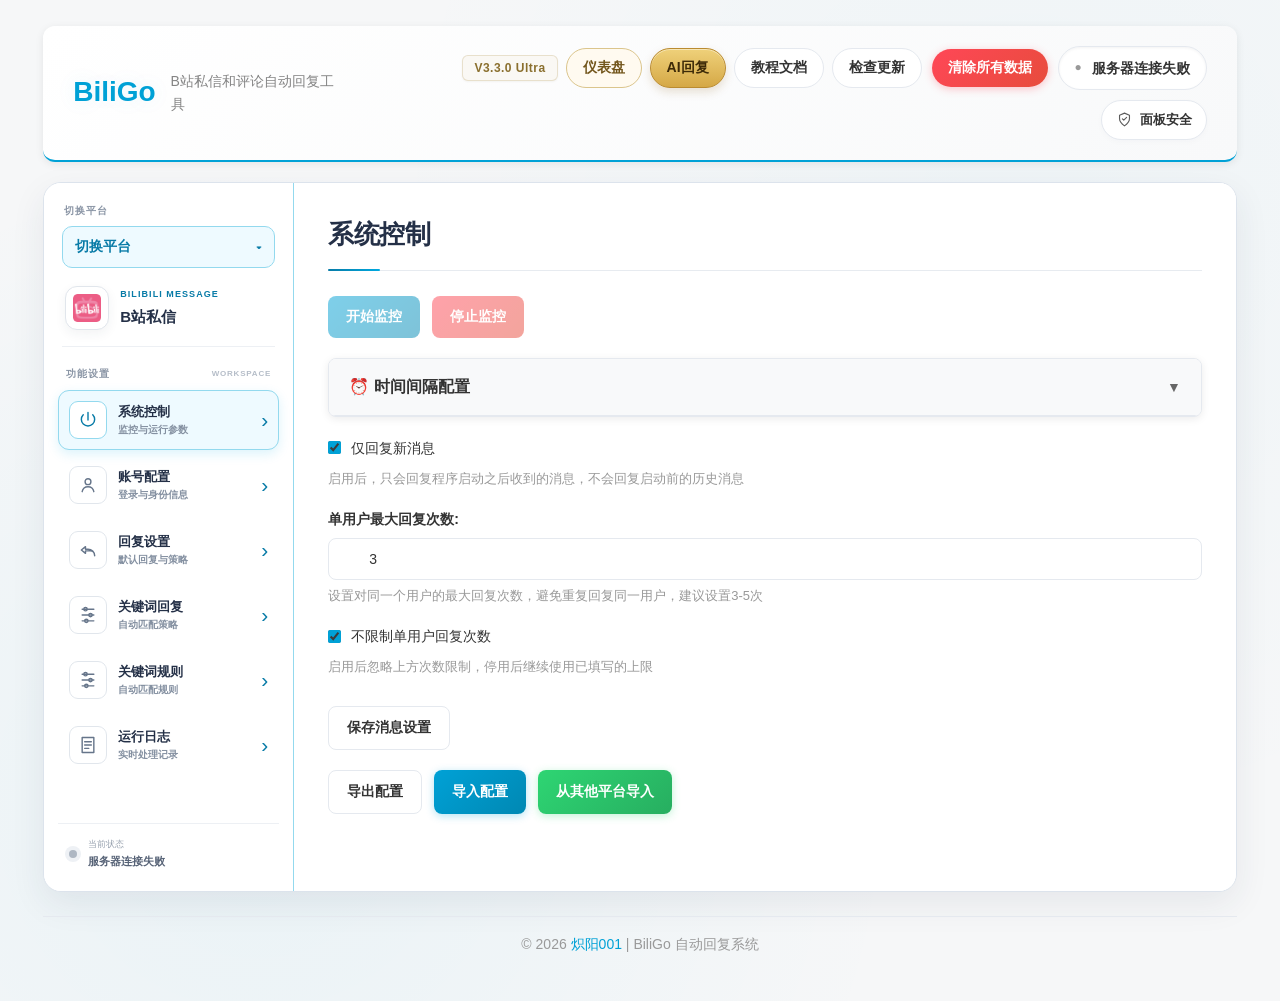
==== commit 7b95f305: "release: V3.3.0 Ultra with per-account configuration" ====
--- a/index.html
+++ b/index.html
@@ -22,7 +22,7 @@
             </div>
             <div class="header-actions">
                 <div style="display: flex; align-items: center; gap: 8px;">
-                    <span class="version-badge">V3.2.1 Ultra</span>
+                    <span class="version-badge">V3.3.0 Ultra</span>
                     <button class="btn-switch btn-secondary dashboard-nav" onclick="location.href='/dashboard?from=bili_message'">仪表盘</button>
                     <button class="btn-switch ai-reply-nav" onclick="location.href='/ai-reply?from=bili_message'">AI回复</button>
                     <button class="btn-switch btn-secondary" onclick="openDocsPage()" title="教程文档">
--- a/platform_tabs.css
+++ b/platform_tabs.css
@@ -241,6 +241,18 @@
 
 .platform-tab-runtime small { color: #98a2af; font-size: 9px; }
 .platform-tab-runtime strong { overflow: hidden; margin-top: 2px; color: #566276; font-size: 11px; text-overflow: ellipsis; white-space: nowrap; }
+
+.message-account-selector {
+    margin: 8px 0 18px;
+    padding: 12px;
+    border: 1px solid var(--workspace-accent-border, #93d9ee);
+    border-radius: 10px;
+    background: var(--workspace-accent-soft, #eefaff);
+}
+.message-account-selector[hidden] { display: none; }
+.message-account-selector label { display: block; margin-bottom: 8px; color: #344054; font-size: 12px; font-weight: 600; }
+.message-account-selector select { width: 100%; min-width: 0; padding: 8px; border: 1px solid #cbd5e1; border-radius: 6px; background: white; color: #344054; }
+.message-account-selector small { display: block; margin-top: 8px; color: #667085; font-size: 11px; line-height: 1.6; }
 
 .platform-tab-content.main-content {
     min-width: 0;
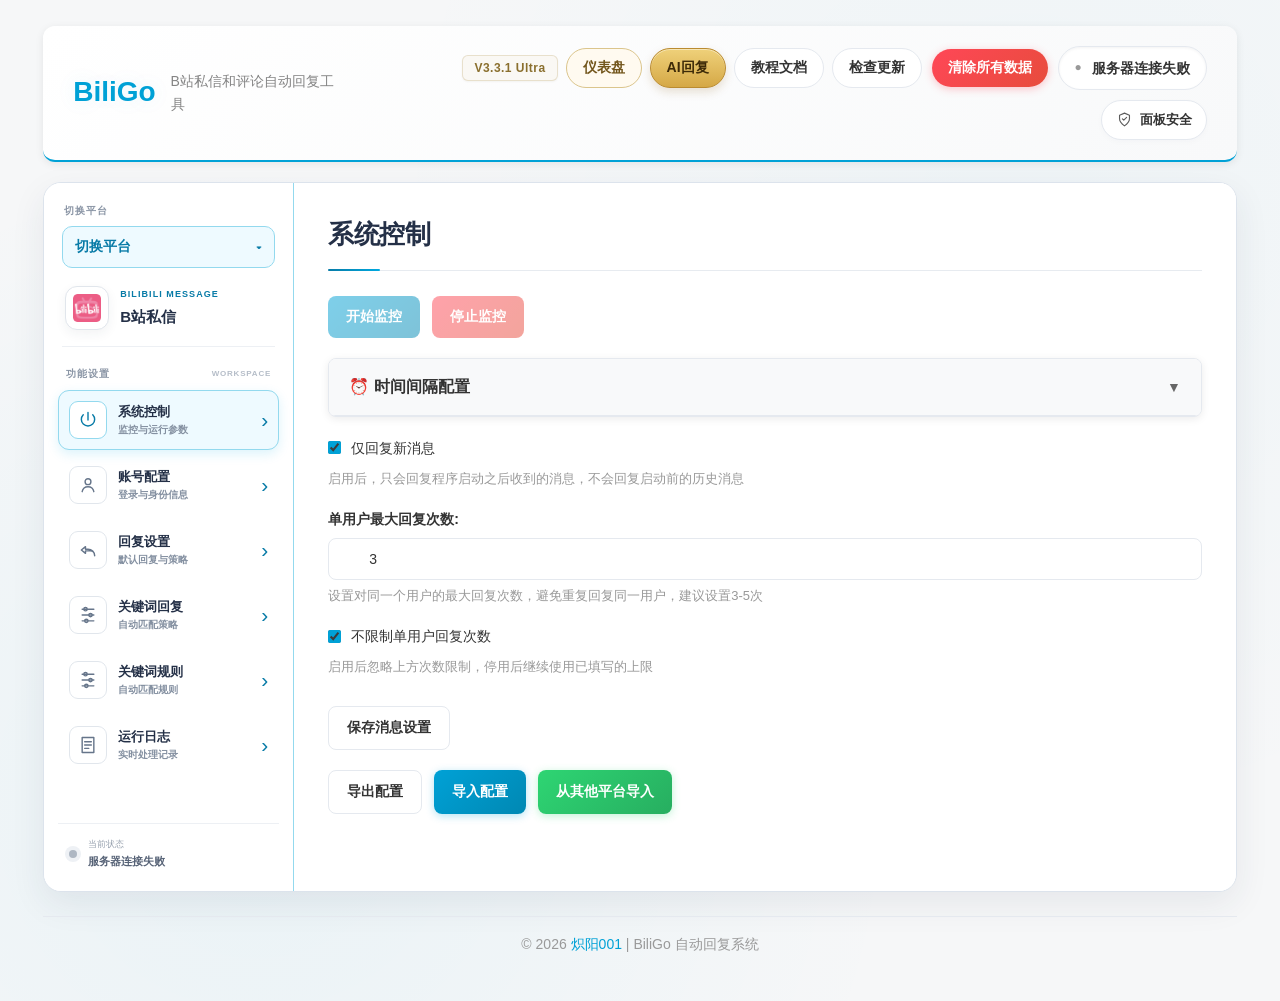
==== commit a340e9b9: "release: BiliGo V3.3.1 Ultra 修复多账号私信监控与重新登录" ====
--- a/index.html
+++ b/index.html
@@ -22,7 +22,7 @@
             </div>
             <div class="header-actions">
                 <div style="display: flex; align-items: center; gap: 8px;">
-                    <span class="version-badge">V3.3.0 Ultra</span>
+                    <span class="version-badge">V3.3.1 Ultra</span>
                     <button class="btn-switch btn-secondary dashboard-nav" onclick="location.href='/dashboard?from=bili_message'">仪表盘</button>
                     <button class="btn-switch ai-reply-nav" onclick="location.href='/ai-reply?from=bili_message'">AI回复</button>
                     <button class="btn-switch btn-secondary" onclick="openDocsPage()" title="教程文档">
